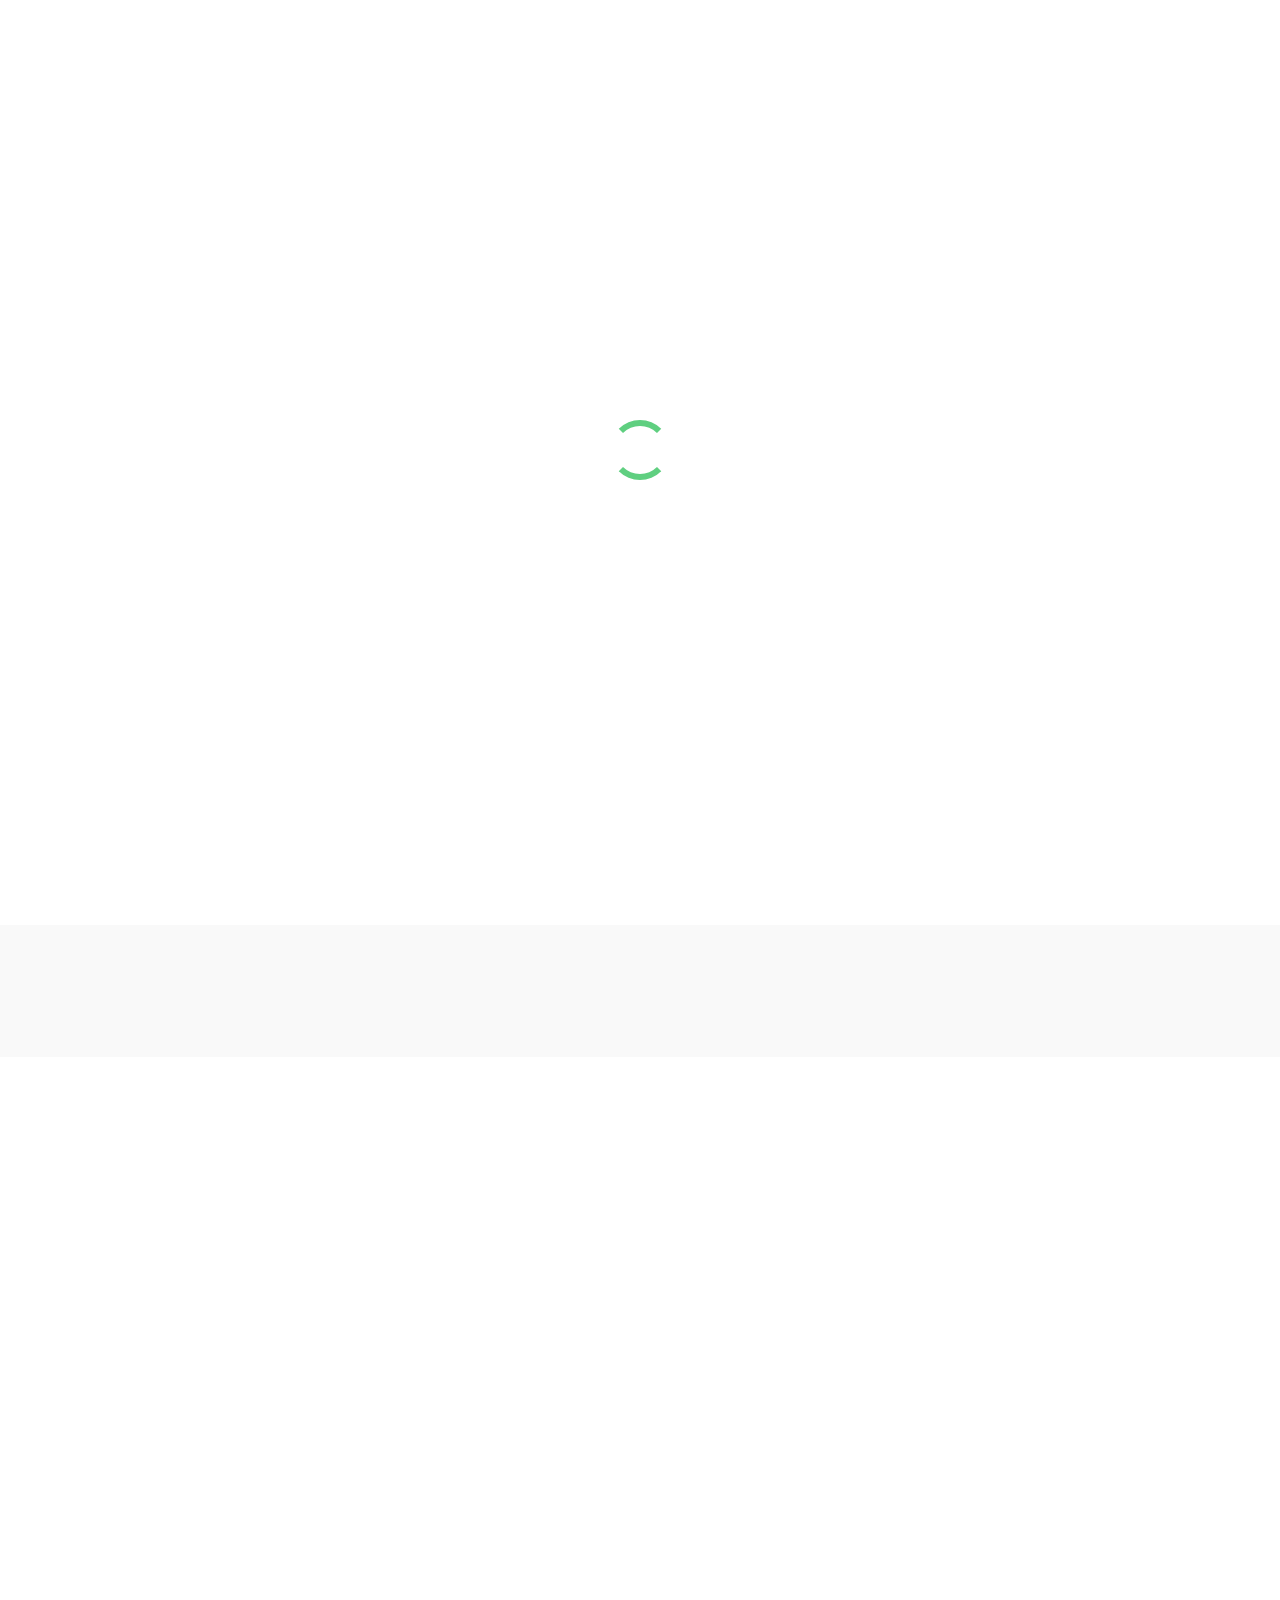
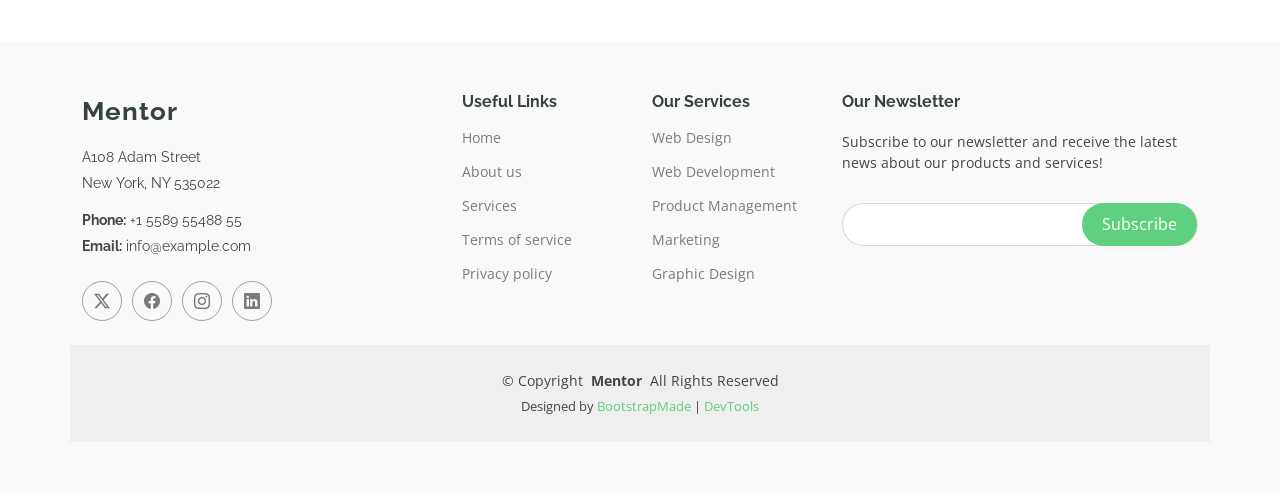
==== about.html @ 5f169943 "addition of template" ====
<!DOCTYPE html>
<html lang="en">

<head>
  <meta charset="utf-8">
  <meta content="width=device-width, initial-scale=1.0" name="viewport">
  <title>About - Mentor Bootstrap Template</title>
  <meta name="description" content="">
  <meta name="keywords" content="">

  <!-- Favicons -->
  <link href="assets/img/favicon.png" rel="icon">
  <link href="assets/img/apple-touch-icon.png" rel="apple-touch-icon">

  <!-- Fonts -->
  <link href="https://fonts.googleapis.com" rel="preconnect">
  <link href="https://fonts.gstatic.com" rel="preconnect" crossorigin>
  <link href="https://fonts.googleapis.com/css2?family=Open+Sans:ital,wght@0,300;0,400;0,500;0,600;0,700;0,800;1,300;1,400;1,500;1,600;1,700;1,800&family=Poppins:ital,wght@0,100;0,200;0,300;0,400;0,500;0,600;0,700;0,800;0,900;1,100;1,200;1,300;1,400;1,500;1,600;1,700;1,800;1,900&family=Raleway:ital,wght@0,100;0,200;0,300;0,400;0,500;0,600;0,700;0,800;0,900;1,100;1,200;1,300;1,400;1,500;1,600;1,700;1,800;1,900&display=swap" rel="stylesheet">

  <!-- Vendor CSS Files -->
  <link href="assets/vendor/bootstrap/css/bootstrap.min.css" rel="stylesheet">
  <link href="assets/vendor/bootstrap-icons/bootstrap-icons.css" rel="stylesheet">
  <link href="assets/vendor/aos/aos.css" rel="stylesheet">
  <link href="assets/vendor/glightbox/css/glightbox.min.css" rel="stylesheet">
  <link href="assets/vendor/swiper/swiper-bundle.min.css" rel="stylesheet">

  <!-- Main CSS File -->
  <link href="assets/css/main.css" rel="stylesheet">

  <!-- =======================================================
  * Template Name: Mentor
  * Template URL: https://bootstrapmade.com/mentor-free-education-bootstrap-theme/
  * Updated: Jul 07 2025 with Bootstrap v5.3.7
  * Author: BootstrapMade.com
  * License: https://bootstrapmade.com/license/
  ======================================================== -->
</head>

<body class="about-page">

  <header id="header" class="header d-flex align-items-center sticky-top">
    <div class="container-fluid container-xl position-relative d-flex align-items-center">

      <a href="index.html" class="logo d-flex align-items-center me-auto">
        <!-- Uncomment the line below if you also wish to use an image logo -->
        <!-- <img src="assets/img/logo.webp" alt=""> -->
        <h1 class="sitename">Mentor</h1>
      </a>

      <nav id="navmenu" class="navmenu">
        <ul>
          <li><a href="index.html">Home<br></a></li>
          <li><a href="about.html" class="active">About</a></li>
          <li><a href="courses.html">Courses</a></li>
          <li><a href="trainers.html">Trainers</a></li>
          <li><a href="events.html">Events</a></li>
          <li><a href="pricing.html">Pricing</a></li>
          <li class="dropdown"><a href="#"><span>Dropdown</span> <i class="bi bi-chevron-down toggle-dropdown"></i></a>
            <ul>
              <li><a href="#">Dropdown 1</a></li>
              <li class="dropdown"><a href="#"><span>Deep Dropdown</span> <i class="bi bi-chevron-down toggle-dropdown"></i></a>
                <ul>
                  <li><a href="#">Deep Dropdown 1</a></li>
                  <li><a href="#">Deep Dropdown 2</a></li>
                  <li><a href="#">Deep Dropdown 3</a></li>
                  <li><a href="#">Deep Dropdown 4</a></li>
                  <li><a href="#">Deep Dropdown 5</a></li>
                </ul>
              </li>
              <li><a href="#">Dropdown 2</a></li>
              <li><a href="#">Dropdown 3</a></li>
              <li><a href="#">Dropdown 4</a></li>
            </ul>
          </li>
          <li><a href="contact.html">Contact</a></li>
        </ul>
        <i class="mobile-nav-toggle d-xl-none bi bi-list"></i>
      </nav>

      <a class="btn-getstarted" href="courses.html">Get Started</a>

    </div>
  </header>

  <main class="main">

    <!-- Page Title -->
    <div class="page-title" data-aos="fade">
      <div class="heading">
        <div class="container">
          <div class="row d-flex justify-content-center text-center">
            <div class="col-lg-8">
              <h1>About Us<br></h1>
              <p class="mb-0">Odio et unde deleniti. Deserunt numquam exercitationem. Officiis quo odio sint voluptas consequatur ut a odio voluptatem. Sit dolorum debitis veritatis natus dolores. Quasi ratione sint. Sit quaerat ipsum dolorem.</p>
            </div>
          </div>
        </div>
      </div>
      <nav class="breadcrumbs">
        <div class="container">
          <ol>
            <li><a href="index.html">Home</a></li>
            <li class="current">About Us<br></li>
          </ol>
        </div>
      </nav>
    </div><!-- End Page Title -->

    <!-- About Us Section -->
    <section id="about-us" class="section about-us">

      <div class="container">

        <div class="row gy-4">

          <div class="col-lg-6 order-1 order-lg-2" data-aos="fade-up" data-aos-delay="100">
            <img src="assets/img/about/about-1.webp" class="img-fluid" alt="">
          </div>

          <div class="col-lg-6 order-2 order-lg-1 content" data-aos="fade-up" data-aos-delay="200">
            <h3>Voluptatem dignissimos provident quasi corporis</h3>
            <p class="fst-italic">
              Lorem ipsum dolor sit amet, consectetur adipiscing elit, sed do eiusmod tempor incididunt ut labore et dolore
              magna aliqua.
            </p>
            <ul>
              <li><i class="bi bi-check-circle"></i> <span>Ullamco laboris nisi ut aliquip ex ea commodo consequat.</span></li>
              <li><i class="bi bi-check-circle"></i> <span>Duis aute irure dolor in reprehenderit in voluptate velit.</span></li>
              <li><i class="bi bi-check-circle"></i> <span>Ullamco laboris nisi ut aliquip ex ea commodo consequat. Duis aute irure dolor in reprehenderit in voluptate trideta storacalaperda mastiro dolore eu fugiat nulla pariatur.</span></li>
            </ul>
          </div>

        </div>

      </div>

    </section><!-- /About Us Section -->

    <!-- Counts Section -->
    <section id="counts" class="section counts light-background">

      <div class="container" data-aos="fade-up" data-aos-delay="100">

        <div class="row gy-4">

          <div class="col-lg-3 col-md-6">
            <div class="stats-item text-center w-100 h-100">
              <span data-purecounter-start="0" data-purecounter-end="1232" data-purecounter-duration="1" class="purecounter"></span>
              <p>Students</p>
            </div>
          </div><!-- End Stats Item -->

          <div class="col-lg-3 col-md-6">
            <div class="stats-item text-center w-100 h-100">
              <span data-purecounter-start="0" data-purecounter-end="64" data-purecounter-duration="1" class="purecounter"></span>
              <p>Courses</p>
            </div>
          </div><!-- End Stats Item -->

          <div class="col-lg-3 col-md-6">
            <div class="stats-item text-center w-100 h-100">
              <span data-purecounter-start="0" data-purecounter-end="42" data-purecounter-duration="1" class="purecounter"></span>
              <p>Events</p>
            </div>
          </div><!-- End Stats Item -->

          <div class="col-lg-3 col-md-6">
            <div class="stats-item text-center w-100 h-100">
              <span data-purecounter-start="0" data-purecounter-end="24" data-purecounter-duration="1" class="purecounter"></span>
              <p>Trainers</p>
            </div>
          </div><!-- End Stats Item -->

        </div>

      </div>

    </section><!-- /Counts Section -->

    <!-- Testimonials Section -->
    <section id="testimonials" class="testimonials section">

      <!-- Section Title -->
      <div class="container section-title" data-aos="fade-up">
        <h2>Testimonials</h2>
        <p>What are they saying</p>
      </div><!-- End Section Title -->

      <div class="container" data-aos="fade-up" data-aos-delay="100">

        <div class="swiper init-swiper">
          <script type="application/json" class="swiper-config">
            {
              "loop": true,
              "speed": 600,
              "autoplay": {
                "delay": 5000
              },
              "slidesPerView": "auto",
              "pagination": {
                "el": ".swiper-pagination",
                "type": "bullets",
                "clickable": true
              },
              "breakpoints": {
                "320": {
                  "slidesPerView": 1,
                  "spaceBetween": 40
                },
                "1200": {
                  "slidesPerView": 2,
                  "spaceBetween": 20
                }
              }
            }
          </script>
          <div class="swiper-wrapper">

            <div class="swiper-slide">
              <div class="testimonial-wrap">
                <div class="testimonial-item">
                  <img src="assets/img/person/person-m-9.webp" class="testimonial-img" alt="">
                  <h3>Saul Goodman</h3>
                  <h4>Ceo &amp; Founder</h4>
                  <div class="stars">
                    <i class="bi bi-star-fill"></i><i class="bi bi-star-fill"></i><i class="bi bi-star-fill"></i><i class="bi bi-star-fill"></i><i class="bi bi-star-fill"></i>
                  </div>
                  <p>
                    <i class="bi bi-quote quote-icon-left"></i>
                    <span>Proin iaculis purus consequat sem cure digni ssim donec porttitora entum suscipit rhoncus. Accusantium quam, ultricies eget id, aliquam eget nibh et. Maecen aliquam, risus at semper.</span>
                    <i class="bi bi-quote quote-icon-right"></i>
                  </p>
                </div>
              </div>
            </div><!-- End testimonial item -->

            <div class="swiper-slide">
              <div class="testimonial-wrap">
                <div class="testimonial-item">
                  <img src="assets/img/person/person-f-5.webp" class="testimonial-img" alt="">
                  <h3>Sara Wilsson</h3>
                  <h4>Designer</h4>
                  <div class="stars">
                    <i class="bi bi-star-fill"></i><i class="bi bi-star-fill"></i><i class="bi bi-star-fill"></i><i class="bi bi-star-fill"></i><i class="bi bi-star-fill"></i>
                  </div>
                  <p>
                    <i class="bi bi-quote quote-icon-left"></i>
                    <span>Export tempor illum tamen malis malis eram quae irure esse labore quem cillum quid cillum eram malis quorum velit fore eram velit sunt aliqua noster fugiat irure amet legam anim culpa.</span>
                    <i class="bi bi-quote quote-icon-right"></i>
                  </p>
                </div>
              </div>
            </div><!-- End testimonial item -->

            <div class="swiper-slide">
              <div class="testimonial-wrap">
                <div class="testimonial-item">
                  <img src="assets/img/person/person-f-12.webp" class="testimonial-img" alt="">
                  <h3>Jena Karlis</h3>
                  <h4>Store Owner</h4>
                  <div class="stars">
                    <i class="bi bi-star-fill"></i><i class="bi bi-star-fill"></i><i class="bi bi-star-fill"></i><i class="bi bi-star-fill"></i><i class="bi bi-star-fill"></i>
                  </div>
                  <p>
                    <i class="bi bi-quote quote-icon-left"></i>
                    <span>Enim nisi quem export duis labore cillum quae magna enim sint quorum nulla quem veniam duis minim tempor labore quem eram duis noster aute amet eram fore quis sint minim.</span>
                    <i class="bi bi-quote quote-icon-right"></i>
                  </p>
                </div>
              </div>
            </div><!-- End testimonial item -->

            <div class="swiper-slide">
              <div class="testimonial-wrap">
                <div class="testimonial-item">
                  <img src="assets/img/person/person-m-12.webp" class="testimonial-img" alt="">
                  <h3>Matt Brandon</h3>
                  <h4>Freelancer</h4>
                  <div class="stars">
                    <i class="bi bi-star-fill"></i><i class="bi bi-star-fill"></i><i class="bi bi-star-fill"></i><i class="bi bi-star-fill"></i><i class="bi bi-star-fill"></i>
                  </div>
                  <p>
                    <i class="bi bi-quote quote-icon-left"></i>
                    <span>Fugiat enim eram quae cillum dolore dolor amet nulla culpa multos export minim fugiat minim velit minim dolor enim duis veniam ipsum anim magna sunt elit fore quem dolore labore illum veniam.</span>
                    <i class="bi bi-quote quote-icon-right"></i>
                  </p>
                </div>
              </div>
            </div><!-- End testimonial item -->

            <div class="swiper-slide">
              <div class="testimonial-wrap">
                <div class="testimonial-item">
                  <img src="assets/img/person/person-m-13.webp" class="testimonial-img" alt="">
                  <h3>John Larson</h3>
                  <h4>Entrepreneur</h4>
                  <div class="stars">
                    <i class="bi bi-star-fill"></i><i class="bi bi-star-fill"></i><i class="bi bi-star-fill"></i><i class="bi bi-star-fill"></i><i class="bi bi-star-fill"></i>
                  </div>
                  <p>
                    <i class="bi bi-quote quote-icon-left"></i>
                    <span>Quis quorum aliqua sint quem legam fore sunt eram irure aliqua veniam tempor noster veniam enim culpa labore duis sunt culpa nulla illum cillum fugiat legam esse veniam culpa fore nisi cillum quid.</span>
                    <i class="bi bi-quote quote-icon-right"></i>
                  </p>
                </div>
              </div>
            </div><!-- End testimonial item -->

          </div>
          <div class="swiper-pagination"></div>
        </div>

      </div>

    </section><!-- /Testimonials Section -->

  </main>

  <footer id="footer" class="footer position-relative light-background">

    <div class="container footer-top">
      <div class="row gy-4">
        <div class="col-lg-4 col-md-6 footer-about">
          <a href="index.html" class="logo d-flex align-items-center">
            <span class="sitename">Mentor</span>
          </a>
          <div class="footer-contact pt-3">
            <p>A108 Adam Street</p>
            <p>New York, NY 535022</p>
            <p class="mt-3"><strong>Phone:</strong> <span>+1 5589 55488 55</span></p>
            <p><strong>Email:</strong> <span>info@example.com</span></p>
          </div>
          <div class="social-links d-flex mt-4">
            <a href=""><i class="bi bi-twitter-x"></i></a>
            <a href=""><i class="bi bi-facebook"></i></a>
            <a href=""><i class="bi bi-instagram"></i></a>
            <a href=""><i class="bi bi-linkedin"></i></a>
          </div>
        </div>

        <div class="col-lg-2 col-md-3 footer-links">
          <h4>Useful Links</h4>
          <ul>
            <li><a href="#">Home</a></li>
            <li><a href="#">About us</a></li>
            <li><a href="#">Services</a></li>
            <li><a href="#">Terms of service</a></li>
            <li><a href="#">Privacy policy</a></li>
          </ul>
        </div>

        <div class="col-lg-2 col-md-3 footer-links">
          <h4>Our Services</h4>
          <ul>
            <li><a href="#">Web Design</a></li>
            <li><a href="#">Web Development</a></li>
            <li><a href="#">Product Management</a></li>
            <li><a href="#">Marketing</a></li>
            <li><a href="#">Graphic Design</a></li>
          </ul>
        </div>

        <div class="col-lg-4 col-md-12 footer-newsletter">
          <h4>Our Newsletter</h4>
          <p>Subscribe to our newsletter and receive the latest news about our products and services!</p>
          <form action="#" method="post" class="email-form">
            <div class="newsletter-form"><input type="email" name="email"><input type="submit" value="Subscribe"></div>
            <div class="loading">Loading</div>
            <div class="error-message"></div>
            <div class="sent-message">Your subscription request has been sent. Thank you!</div>
          </form>
        </div>

      </div>
    </div>

    <div class="container copyright text-center mt-4">
      <p>© <span>Copyright</span> <strong class="px-1 sitename">Mentor</strong> <span>All Rights Reserved</span></p>
      <div class="credits">
        <!-- All the links in the footer should remain intact. -->
        <!-- You can delete the links only if you've purchased the pro version. -->
        <!-- Licensing information: https://bootstrapmade.com/license/ -->
        Designed by <a href="https://bootstrapmade.com/">BootstrapMade</a> | <a href="https://bootstrapmade.com/tools/">DevTools</a>
      </div>
    </div>

  </footer>

  <!-- Scroll Top -->
  <a href="#" id="scroll-top" class="scroll-top d-flex align-items-center justify-content-center"><i class="bi bi-arrow-up-short"></i></a>

  <!-- Preloader -->
  <div id="preloader"></div>

  <!-- Vendor JS Files -->
  <script src="assets/vendor/bootstrap/js/bootstrap.bundle.min.js"></script>
  <script src="assets/vendor/aos/aos.js"></script>
  <script src="assets/vendor/glightbox/js/glightbox.min.js"></script>
  <script src="assets/vendor/purecounter/purecounter_vanilla.js"></script>
  <script src="assets/vendor/swiper/swiper-bundle.min.js"></script>

  <!-- Main JS File -->
  <script src="assets/js/main.js"></script>

</body>

</html>
---- assets/css/main.css ----
/**
* Template Name: Mentor
* Template URL: https://bootstrapmade.com/mentor-free-education-bootstrap-theme/
* Updated: Jul 07 2025 with Bootstrap v5.3.7
* Author: BootstrapMade.com
* License: https://bootstrapmade.com/license/
*/

/*--------------------------------------------------------------
# Font & Color Variables
# Help: https://bootstrapmade.com/color-system/
--------------------------------------------------------------*/
/* Fonts */
:root {
  --default-font: "Open Sans",  system-ui, -apple-system, "Segoe UI", Roboto, "Helvetica Neue", Arial, "Noto Sans", "Liberation Sans", sans-serif, "Apple Color Emoji", "Segoe UI Emoji", "Segoe UI Symbol", "Noto Color Emoji";
  --heading-font: "Raleway",  sans-serif;
  --nav-font: "Poppins",  sans-serif;
}

/* Global Colors - The following color variables are used throughout the website. Updating them here will change the color scheme of the entire website */
:root { 
  --background-color: #ffffff; /* Background color for the entire website, including individual sections */
  --default-color: #444444; /* Default color used for the majority of the text content across the entire website */
  --heading-color: #37423b; /* Color for headings, subheadings and title throughout the website */
  --accent-color: #5fcf80; /* Accent color that represents your brand on the website. It's used for buttons, links, and other elements that need to stand out */
  --surface-color: #ffffff; /* The surface color is used as a background of boxed elements within sections, such as cards, icon boxes, or other elements that require a visual separation from the global background. */
  --contrast-color: #ffffff; /* Contrast color for text, ensuring readability against backgrounds of accent, heading, or default colors. */
}

/* Nav Menu Colors - The following color variables are used specifically for the navigation menu. They are separate from the global colors to allow for more customization options */
:root {
  --nav-color: #272828;  /* The default color of the main navmenu links */
  --nav-hover-color: #5fcf80; /* Applied to main navmenu links when they are hovered over or active */
  --nav-mobile-background-color: #ffffff; /* Used as the background color for mobile navigation menu */
  --nav-dropdown-background-color: #ffffff; /* Used as the background color for dropdown items that appear when hovering over primary navigation items */
  --nav-dropdown-color: #272828; /* Used for navigation links of the dropdown items in the navigation menu. */
  --nav-dropdown-hover-color: #5fcf80; /* Similar to --nav-hover-color, this color is applied to dropdown navigation links when they are hovered over. */
}

/* Color Presets - These classes override global colors when applied to any section or element, providing reuse of the sam color scheme. */

.light-background {
  --background-color: #f9f9f9;
  --surface-color: #ffffff;
}

.dark-background {
  --background-color: #060606;
  --default-color: #ffffff;
  --heading-color: #ffffff;
  --surface-color: #252525;
  --contrast-color: #ffffff;
}

/* Smooth scroll */
:root {
  scroll-behavior: smooth;
}

/*--------------------------------------------------------------
# General Styling & Shared Classes
--------------------------------------------------------------*/
body {
  color: var(--default-color);
  background-color: var(--background-color);
  font-family: var(--default-font);
}

a {
  color: var(--accent-color);
  text-decoration: none;
  transition: 0.3s;
}

a:hover {
  color: color-mix(in srgb, var(--accent-color), transparent 25%);
  text-decoration: none;
}

h1,
h2,
h3,
h4,
h5,
h6 {
  color: var(--heading-color);
  font-family: var(--heading-font);
}

/* Email Form Messages
------------------------------*/
.email-form .error-message {
  display: none;
  background: #df1529;
  color: #ffffff;
  text-align: left;
  padding: 15px;
  margin-bottom: 24px;
  font-weight: 600;
}

.email-form .sent-message {
  display: none;
  color: #ffffff;
  background: #059652;
  text-align: center;
  padding: 15px;
  margin-bottom: 24px;
  font-weight: 600;
}

.email-form .loading {
  display: none;
  background: var(--surface-color);
  text-align: center;
  padding: 15px;
  margin-bottom: 24px;
}

.email-form .loading:before {
  content: "";
  display: inline-block;
  border-radius: 50%;
  width: 24px;
  height: 24px;
  margin: 0 10px -6px 0;
  border: 3px solid var(--accent-color);
  border-top-color: var(--surface-color);
  animation: email-form-loading 1s linear infinite;
}

@keyframes email-form-loading {
  0% {
    transform: rotate(0deg);
  }

  100% {
    transform: rotate(360deg);
  }
}

/* Pulsating Play Button
------------------------------*/
.pulsating-play-btn {
  width: 94px;
  height: 94px;
  background: radial-gradient(var(--accent-color) 50%, color-mix(in srgb, var(--accent-color), transparent 75%) 52%);
  border-radius: 50%;
  display: block;
  position: relative;
  overflow: hidden;
}

.pulsating-play-btn:before {
  content: "";
  position: absolute;
  width: 120px;
  height: 120px;
  animation-delay: 0s;
  animation: pulsate-play-btn 2s;
  animation-direction: forwards;
  animation-iteration-count: infinite;
  animation-timing-function: steps;
  opacity: 1;
  border-radius: 50%;
  border: 5px solid color-mix(in srgb, var(--accent-color), transparent 30%);
  top: -15%;
  left: -15%;
  background: rgba(198, 16, 0, 0);
}

.pulsating-play-btn:after {
  content: "";
  position: absolute;
  left: 50%;
  top: 50%;
  transform: translateX(-40%) translateY(-50%);
  width: 0;
  height: 0;
  border-top: 10px solid transparent;
  border-bottom: 10px solid transparent;
  border-left: 15px solid #fff;
  z-index: 100;
  transition: all 400ms cubic-bezier(0.55, 0.055, 0.675, 0.19);
}

.pulsating-play-btn:hover:before {
  content: "";
  position: absolute;
  left: 50%;
  top: 50%;
  transform: translateX(-40%) translateY(-50%);
  width: 0;
  height: 0;
  border: none;
  border-top: 10px solid transparent;
  border-bottom: 10px solid transparent;
  border-left: 15px solid #fff;
  z-index: 200;
  animation: none;
  border-radius: 0;
}

.pulsating-play-btn:hover:after {
  border-left: 15px solid var(--accent-color);
  transform: scale(20);
}

@keyframes pulsate-play-btn {
  0% {
    transform: scale(0.6, 0.6);
    opacity: 1;
  }

  100% {
    transform: scale(1, 1);
    opacity: 0;
  }
}

/*--------------------------------------------------------------
# Global Header
--------------------------------------------------------------*/
.header {
  color: var(--default-color);
  background-color: var(--background-color);
  padding: 15px 0;
  transition: all 0.5s;
  z-index: 997;
}

.header .logo {
  line-height: 1;
}

.header .logo img {
  max-height: 36px;
  margin-right: 8px;
}

.header .logo h1 {
  font-weight: 700;
  font-size: 30px;
  margin: 0;
  letter-spacing: 1px;
  text-transform: uppercase;
  color: var(--accent-color);
}

.header .btn-getstarted,
.header .btn-getstarted:focus {
  color: var(--contrast-color);
  background: var(--accent-color);
  font-size: 14px;
  padding: 8px 25px;
  margin: 0 0 0 30px;
  border-radius: 50px;
  transition: 0.3s;
}

.header .btn-getstarted:hover,
.header .btn-getstarted:focus:hover {
  color: var(--contrast-color);
  background: color-mix(in srgb, var(--accent-color), transparent 15%);
}

@media (max-width: 1200px) {
  .header .logo {
    order: 1;
  }

  .header .btn-getstarted {
    order: 2;
    margin: 0 15px 0 0;
    padding: 6px 15px;
  }

  .header .navmenu {
    order: 3;
  }
}

.scrolled .header {
  box-shadow: 0px 0 18px rgba(0, 0, 0, 0.1);
}

/*--------------------------------------------------------------
# Navigation Menu
--------------------------------------------------------------*/
/* Navmenu - Desktop */
@media (min-width: 1200px) {
  .navmenu {
    padding: 0;
  }

  .navmenu ul {
    margin: 0;
    padding: 0;
    display: flex;
    list-style: none;
    align-items: center;
  }

  .navmenu li {
    position: relative;
  }

  .navmenu a,
  .navmenu a:focus {
    color: var(--nav-color);
    padding: 18px 15px;
    font-size: 16px;
    font-family: var(--nav-font);
    font-weight: 400;
    display: flex;
    align-items: center;
    justify-content: space-between;
    white-space: nowrap;
    transition: 0.3s;
  }

  .navmenu a i,
  .navmenu a:focus i {
    font-size: 12px;
    line-height: 0;
    margin-left: 5px;
    transition: 0.3s;
  }

  .navmenu li:last-child a {
    padding-right: 0;
  }

  .navmenu li:hover>a,
  .navmenu .active,
  .navmenu .active:focus {
    color: var(--nav-hover-color);
  }

  .navmenu .dropdown ul {
    margin: 0;
    padding: 10px 0;
    background: var(--nav-dropdown-background-color);
    display: block;
    position: absolute;
    visibility: hidden;
    left: 14px;
    top: 130%;
    opacity: 0;
    transition: 0.3s;
    border-radius: 4px;
    z-index: 99;
    box-shadow: 0px 0px 30px rgba(0, 0, 0, 0.1);
  }

  .navmenu .dropdown ul li {
    min-width: 200px;
  }

  .navmenu .dropdown ul a {
    padding: 10px 20px;
    font-size: 15px;
    text-transform: none;
    color: var(--nav-dropdown-color);
  }

  .navmenu .dropdown ul a i {
    font-size: 12px;
  }

  .navmenu .dropdown ul a:hover,
  .navmenu .dropdown ul .active:hover,
  .navmenu .dropdown ul li:hover>a {
    color: var(--nav-dropdown-hover-color);
  }

  .navmenu .dropdown:hover>ul {
    opacity: 1;
    top: 100%;
    visibility: visible;
  }

  .navmenu .dropdown .dropdown ul {
    top: 0;
    left: -90%;
    visibility: hidden;
  }

  .navmenu .dropdown .dropdown:hover>ul {
    opacity: 1;
    top: 0;
    left: -100%;
    visibility: visible;
  }
}

/* Navmenu - Mobile */
@media (max-width: 1199px) {
  .mobile-nav-toggle {
    color: var(--nav-color);
    font-size: 28px;
    line-height: 0;
    margin-right: 10px;
    cursor: pointer;
    transition: color 0.3s;
  }

  .navmenu {
    padding: 0;
    z-index: 9997;
  }

  .navmenu ul {
    display: none;
    list-style: none;
    position: absolute;
    inset: 60px 20px 20px 20px;
    padding: 10px 0;
    margin: 0;
    border-radius: 6px;
    background-color: var(--nav-mobile-background-color);
    border: 1px solid color-mix(in srgb, var(--default-color), transparent 90%);
    box-shadow: none;
    overflow-y: auto;
    transition: 0.3s;
    z-index: 9998;
  }

  .navmenu a,
  .navmenu a:focus {
    color: var(--nav-dropdown-color);
    padding: 10px 20px;
    font-family: var(--nav-font);
    font-size: 17px;
    font-weight: 500;
    display: flex;
    align-items: center;
    justify-content: space-between;
    white-space: nowrap;
    transition: 0.3s;
  }

  .navmenu a i,
  .navmenu a:focus i {
    font-size: 12px;
    line-height: 0;
    margin-left: 5px;
    width: 30px;
    height: 30px;
    display: flex;
    align-items: center;
    justify-content: center;
    border-radius: 50%;
    transition: 0.3s;
    background-color: color-mix(in srgb, var(--accent-color), transparent 90%);
  }

  .navmenu a i:hover,
  .navmenu a:focus i:hover {
    background-color: var(--accent-color);
    color: var(--contrast-color);
  }

  .navmenu a:hover,
  .navmenu .active,
  .navmenu .active:focus {
    color: var(--nav-dropdown-hover-color);
  }

  .navmenu .active i,
  .navmenu .active:focus i {
    background-color: var(--accent-color);
    color: var(--contrast-color);
    transform: rotate(180deg);
  }

  .navmenu .dropdown ul {
    position: static;
    display: none;
    z-index: 99;
    padding: 10px 0;
    margin: 10px 20px;
    background-color: var(--nav-dropdown-background-color);
    transition: all 0.5s ease-in-out;
  }

  .navmenu .dropdown ul ul {
    background-color: rgba(33, 37, 41, 0.1);
  }

  .navmenu .dropdown>.dropdown-active {
    display: block;
    background-color: rgba(33, 37, 41, 0.03);
  }

  .mobile-nav-active {
    overflow: hidden;
  }

  .mobile-nav-active .mobile-nav-toggle {
    color: #fff;
    position: absolute;
    font-size: 32px;
    top: 15px;
    right: 15px;
    margin-right: 0;
    z-index: 9999;
  }

  .mobile-nav-active .navmenu {
    position: fixed;
    overflow: hidden;
    inset: 0;
    background: rgba(33, 37, 41, 0.8);
    transition: 0.3s;
  }

  .mobile-nav-active .navmenu>ul {
    display: block;
  }
}

/*--------------------------------------------------------------
# Global Footer
--------------------------------------------------------------*/
.footer {
  color: var(--default-color);
  background-color: var(--background-color);
  font-size: 14px;
  padding-bottom: 50px;
  position: relative;
}

.footer .footer-top {
  padding-top: 50px;
}

.footer .footer-about .logo {
  margin-bottom: 0;
}

.footer .footer-about .logo img {
  max-height: 40px;
  margin-right: 6px;
}

.footer .footer-about .logo span {
  font-size: 26px;
  font-weight: 700;
  letter-spacing: 1px;
  font-family: var(--heading-font);
  color: var(--heading-color);
}

.footer .footer-about p {
  font-size: 14px;
  font-family: var(--heading-font);
}

.footer .social-links a {
  display: flex;
  align-items: center;
  justify-content: center;
  width: 40px;
  height: 40px;
  border-radius: 50%;
  border: 1px solid color-mix(in srgb, var(--default-color), transparent 50%);
  font-size: 16px;
  color: color-mix(in srgb, var(--default-color), transparent 30%);
  margin-right: 10px;
  transition: 0.3s;
}

.footer .social-links a:hover {
  color: var(--accent-color);
  border-color: var(--accent-color);
}

.footer h4 {
  font-size: 16px;
  font-weight: bold;
  position: relative;
  padding-bottom: 12px;
}

.footer .footer-links {
  margin-bottom: 30px;
}

.footer .footer-links ul {
  list-style: none;
  padding: 0;
  margin: 0;
}

.footer .footer-links ul i {
  padding-right: 2px;
  font-size: 12px;
  line-height: 0;
}

.footer .footer-links ul li {
  padding: 10px 0;
  display: flex;
  align-items: center;
}

.footer .footer-links ul li:first-child {
  padding-top: 0;
}

.footer .footer-links ul a {
  color: color-mix(in srgb, var(--default-color), transparent 30%);
  display: inline-block;
  line-height: 1;
}

.footer .footer-links ul a:hover {
  color: var(--accent-color);
}

.footer .footer-contact p {
  margin-bottom: 5px;
}

.footer .footer-newsletter .newsletter-form {
  margin-top: 30px;
  margin-bottom: 15px;
  padding: 6px 8px;
  position: relative;
  border-radius: 50px;
  border: 1px solid color-mix(in srgb, var(--default-color), transparent 80%);
  display: flex;
  background-color: var(--surface-color);
  transition: 0.3s;
}

.footer .footer-newsletter .newsletter-form:focus-within {
  border-color: var(--accent-color);
}

.footer .footer-newsletter .newsletter-form input[type=email] {
  border: 0;
  padding: 4px 8px;
  width: 100%;
  background-color: var(--surface-color);
  color: var(--default-color);
}

.footer .footer-newsletter .newsletter-form input[type=email]:focus-visible {
  outline: none;
}

.footer .footer-newsletter .newsletter-form input[type=submit] {
  border: 0;
  font-size: 16px;
  padding: 0 20px 2px 20px;
  margin: -7px -8px -7px 0;
  background: var(--accent-color);
  color: var(--contrast-color);
  transition: 0.3s;
  border-radius: 50px;
}

.footer .footer-newsletter .newsletter-form input[type=submit]:hover {
  background: color-mix(in srgb, var(--accent-color), transparent 20%);
}

.footer .copyright {
  padding-top: 25px;
  padding-bottom: 25px;
  background-color: color-mix(in srgb, var(--default-color), transparent 95%);
}

.footer .copyright p {
  margin-bottom: 0;
}

.footer .credits {
  margin-top: 6px;
  font-size: 13px;
}

/*--------------------------------------------------------------
# Preloader
--------------------------------------------------------------*/
#preloader {
  position: fixed;
  inset: 0;
  z-index: 999999;
  overflow: hidden;
  background: var(--background-color);
  transition: all 0.6s ease-out;
}

#preloader:before {
  content: "";
  position: fixed;
  top: calc(50% - 30px);
  left: calc(50% - 30px);
  border: 6px solid #ffffff;
  border-color: var(--accent-color) transparent var(--accent-color) transparent;
  border-radius: 50%;
  width: 60px;
  height: 60px;
  animation: animate-preloader 1.5s linear infinite;
}

@keyframes animate-preloader {
  0% {
    transform: rotate(0deg);
  }

  100% {
    transform: rotate(360deg);
  }
}

/*--------------------------------------------------------------
# Scroll Top Button
--------------------------------------------------------------*/
.scroll-top {
  position: fixed;
  visibility: hidden;
  opacity: 0;
  right: 15px;
  bottom: -15px;
  z-index: 99999;
  background-color: var(--accent-color);
  width: 44px;
  height: 44px;
  border-radius: 50px;
  transition: all 0.4s;
}

.scroll-top i {
  font-size: 24px;
  color: var(--contrast-color);
  line-height: 0;
}

.scroll-top:hover {
  background-color: color-mix(in srgb, var(--accent-color), transparent 20%);
  color: var(--contrast-color);
}

.scroll-top.active {
  visibility: visible;
  opacity: 1;
  bottom: 15px;
}

/*--------------------------------------------------------------
# Disable aos animation delay on mobile devices
--------------------------------------------------------------*/
@media screen and (max-width: 768px) {
  [data-aos-delay] {
    transition-delay: 0 !important;
  }
}

/*--------------------------------------------------------------
# Global Page Titles & Breadcrumbs
--------------------------------------------------------------*/
.page-title {
  --default-color: var(--contrast-color);
  --background-color: var(--accent-color);
  --heading-color: var(--contrast-color);
  color: var(--default-color);
  background-color: var(--background-color);
  position: relative;
}

.page-title .heading {
  padding: 80px 0;
  border-top: 1px solid color-mix(in srgb, var(--default-color), transparent 90%);
}

.page-title .heading h1 {
  font-size: 38px;
  font-weight: 700;
}

.page-title nav {
  background-color: color-mix(in srgb, var(--accent-color) 90%, black 5%);
  padding: 20px 0;
}

.page-title nav a {
  color: var(--default-color);
}

.page-title nav ol {
  display: flex;
  flex-wrap: wrap;
  list-style: none;
  margin: 0;
  font-size: 16px;
  font-weight: 600;
}

.page-title nav ol li+li {
  padding-left: 10px;
}

.page-title nav ol li+li::before {
  content: "/";
  display: inline-block;
  padding-right: 10px;
  color: color-mix(in srgb, var(--default-color), transparent 70%);
}

/*--------------------------------------------------------------
# Global Sections
--------------------------------------------------------------*/
section,
.section {
  color: var(--default-color);
  background-color: var(--background-color);
  padding: 60px 0;
  scroll-margin-top: 900px;
  overflow: clip;
}

@media (max-width: 1199px) {

  section,
  .section {
    scroll-margin-top: 66px;
  }
}

/*--------------------------------------------------------------
# Global Section Titles
--------------------------------------------------------------*/
.section-title {
  padding-bottom: 60px;
  position: relative;
}

.section-title h2 {
  font-size: 14px;
  font-weight: 500;
  padding: 0;
  line-height: 1px;
  margin: 0;
  letter-spacing: 1.5px;
  text-transform: uppercase;
  color: color-mix(in srgb, var(--default-color), transparent 50%);
  position: relative;
}

.section-title h2::after {
  content: "";
  width: 120px;
  height: 1px;
  display: inline-block;
  background: var(--accent-color);
  margin: 4px 10px;
}

.section-title p {
  color: var(--heading-color);
  margin: 0;
  font-size: 36px;
  font-weight: 700;
  font-family: var(--nav-font);
  text-transform: uppercase;
}

/*--------------------------------------------------------------
# Hero Section
--------------------------------------------------------------*/
.hero {
  width: 100%;
  min-height: 80vh;
  position: relative;
  padding: 80px 0;
  display: flex;
  align-items: center;
  justify-content: center;
  color: var(--default-color);
}

.hero img {
  position: absolute;
  inset: 0;
  display: block;
  width: 100%;
  height: 100%;
  object-fit: cover;
  z-index: 1;
}

.hero:before {
  content: "";
  background: color-mix(in srgb, var(--background-color), transparent 60%);
  position: absolute;
  inset: 0;
  z-index: 2;
}

.hero .container {
  position: relative;
  z-index: 3;
}

.hero h2 {
  margin: 0;
  font-size: 48px;
  font-weight: 700;
}

.hero p {
  color: color-mix(in srgb, var(--default-color), transparent 20%);
  margin: 10px 0 0 0;
  font-size: 24px;
}

.hero .btn-get-started {
  font-weight: 500;
  font-size: 15px;
  letter-spacing: 1px;
  display: inline-block;
  padding: 8px 35px 10px 35px;
  border-radius: 50px;
  transition: 0.4s;
  margin-top: 30px;
  border: 2px solid var(--default-color);
  color: var(--default-color);
}

.hero .btn-get-started:hover {
  background: var(--accent-color);
  border: 2px solid var(--accent-color);
}

@media (max-width: 768px) {
  .hero h2 {
    font-size: 32px;
  }

  .hero p {
    font-size: 18px;
  }
}

/*--------------------------------------------------------------
# About Section
--------------------------------------------------------------*/
.about .content h3 {
  font-size: 2rem;
  font-weight: 700;
}

.about .content ul {
  list-style: none;
  padding: 0;
}

.about .content ul li {
  padding-bottom: 10px;
}

.about .content ul i {
  font-size: 1.25rem;
  margin-right: 4px;
  color: var(--accent-color);
}

.about .content p:last-child {
  margin-bottom: 0;
}

.about .content .read-more {
  background: var(--accent-color);
  color: var(--contrast-color);
  font-family: var(--heading-font);
  font-weight: 500;
  font-size: 15px;
  letter-spacing: 1px;
  padding: 10px 24px 12px 24px;
  border-radius: 50px;
  transition: 0.3s;
  display: inline-flex;
  align-items: center;
  justify-content: center;
}

.about .content .read-more i {
  font-size: 18px;
  margin-left: 5px;
  line-height: 0;
  transition: 0.3s;
}

.about .content .read-more:hover {
  background: color-mix(in srgb, var(--accent-color), transparent 20%);
  padding-right: 19px;
}

.about .content .read-more:hover i {
  margin-left: 10px;
}

/*--------------------------------------------------------------
# Counts Section
--------------------------------------------------------------*/
.counts {
  padding: 25px 0;
}

.counts .stats-item {
  padding: 30px;
  width: 100%;
}

.counts .stats-item span {
  font-size: 48px;
  display: block;
  color: var(--accent-color);
  font-weight: 700;
}

.counts .stats-item p {
  color: color-mix(in srgb, var(--default-color), transparent 40%);
  padding: 0;
  margin: 0;
  font-family: var(--heading-font);
  font-size: 15px;
  font-weight: 600;
}

/*--------------------------------------------------------------
# Why Us Section
--------------------------------------------------------------*/
.why-us .why-box {
  color: var(--contrast-color);
  background: var(--accent-color);
  padding: 30px;
}

.why-us .why-box h3 {
  color: var(--contrast-color);
  font-weight: 700;
  font-size: 34px;
  margin-bottom: 30px;
}

.why-us .why-box p {
  margin-bottom: 30px;
}

.why-us .why-box .more-btn {
  display: inline-block;
  background: color-mix(in srgb, var(--contrast-color), transparent 85%);
  padding: 8px 40px 10px 40px;
  color: var(--contrast-color);
  transition: all ease-in-out 0.4s;
  border-radius: 50px;
}

.why-us .why-box .more-btn i {
  font-size: 14px;
}

.why-us .why-box .more-btn:hover {
  color: var(--accent-color);
  background: var(--surface-color);
}

.why-us .icon-box {
  background-color: var(--surface-color);
  text-align: center;
  padding: 40px 30px;
  width: 100%;
  height: 100%;
  border: 1px solid color-mix(in srgb, var(--default-color), transparent 90%);
}

.why-us .icon-box i {
  color: var(--accent-color);
  font-size: 32px;
  margin-bottom: 30px;
  background: color-mix(in srgb, var(--accent-color), transparent 95%);
  border-radius: 50px;
  display: flex;
  align-items: center;
  justify-content: center;
  width: 72px;
  height: 72px;
  transition: 0.3s;
}

.why-us .icon-box h4 {
  font-size: 20px;
  font-weight: 700;
  margin: 0 0 30px 0;
}

.why-us .icon-box p {
  font-size: 15px;
  color: color-mix(in srgb, var(--default-color), transparent 30%);
}

.why-us .icon-box:hover i {
  color: var(--contrast-color);
  background: var(--accent-color);
}

/*--------------------------------------------------------------
# Features Section
--------------------------------------------------------------*/
.features {
  padding: 10px 0;
}

.features .features-item {
  background-color: var(--surface-color);
  display: flex;
  align-items: center;
  padding: 20px;
  transition: 0.3s;
  border: 1px solid color-mix(in srgb, var(--default-color), transparent 90%);
  position: relative;
}

.features .features-item i {
  font-size: 32px;
  padding-right: 10px;
  line-height: 0;
}

.features .features-item h3 {
  font-weight: 700;
  margin: 0;
  padding: 0;
  line-height: 1;
  font-size: 16px;
}

.features .features-item h3 a {
  color: var(--heading-color);
  transition: 0.3s;
}

.features .features-item:hover {
  border-color: var(--accent-color);
}

.features .features-item:hover h3 a {
  color: var(--accent-color);
}

/*--------------------------------------------------------------
# Courses Section
--------------------------------------------------------------*/
.courses .course-item {
  background-color: var(--surface-color);
  border: 1px solid color-mix(in srgb, var(--default-color), transparent 90%);
  border-radius: 5px;
}

.courses .course-content {
  padding: 15px;
}

.courses .course-content h3 {
  font-weight: 700;
  font-size: 20px;
}

.courses .course-content h3 a {
  color: var(--heading-color);
  transition: 0.3s;
}

.courses .course-content h3 a:hover {
  color: var(--accent-color);
}

.courses .course-content .category {
  background: var(--accent-color);
  color: var(--contrast-color);
  font-size: 14px;
  padding: 6px 14px;
  margin: 0;
  border-radius: 5px;
}

.courses .course-content .price {
  margin: 0;
  font-weight: 700;
  font-size: 18px;
  color: color-mix(in srgb, var(--default-color), transparent 20%);
}

.courses .course-content .description {
  font-size: 14px;
  color: color-mix(in srgb, var(--default-color), transparent 20%);
}

.courses .trainer {
  padding-top: 15px;
  border-top: 1px solid color-mix(in srgb, var(--default-color), transparent 90%);
}

.courses .trainer .trainer-profile img {
  max-width: 50px;
  border-radius: 50px;
}

.courses .trainer .trainer-profile .trainer-link {
  padding-left: 10px;
  font-weight: 600;
  font-size: 16px;
  color: color-mix(in srgb, var(--default-color), transparent 20%);
  transition: 0.3s;
}

.courses .trainer .trainer-profile .trainer-link:hover {
  color: var(--accent-color);
}

.courses .trainer .trainer-rank {
  font-size: 18px;
  color: color-mix(in srgb, var(--default-color), transparent 60%);
}

.courses .trainer .trainer-rank .user-icon {
  font-size: 22px;
}

/*--------------------------------------------------------------
# Trainers Index Section
--------------------------------------------------------------*/
.trainers-index .member {
  background-color: var(--surface-color);
  border: 1px solid color-mix(in srgb, var(--default-color), transparent 90%);
  text-align: center;
  margin-bottom: 20px;
}

.trainers-index .member img {
  margin: -1px -1px 30px -1px;
}

.trainers-index .member .member-content {
  padding: 0 20px 30px 20px;
}

.trainers-index .member h4 {
  font-weight: 700;
  margin-bottom: 2px;
  font-size: 18px;
}

.trainers-index .member span {
  font-style: italic;
  display: block;
  font-size: 13px;
  color: color-mix(in srgb, var(--default-color), transparent 20%);
}

.trainers-index .member p {
  padding-top: 10px;
  font-size: 14px;
  font-style: italic;
  color: color-mix(in srgb, var(--default-color), transparent 40%);
}

.trainers-index .member .social {
  margin-top: 15px;
}

.trainers-index .member .social a {
  color: color-mix(in srgb, var(--default-color), transparent 60%);
  transition: 0.3s;
}

.trainers-index .member .social a:hover {
  color: var(--accent-color);
}

.trainers-index .member .social i {
  font-size: 18px;
  margin: 0 2px;
}

/*--------------------------------------------------------------
# About Us Section
--------------------------------------------------------------*/
.about-us .content h3 {
  font-size: 2rem;
  font-weight: 700;
}

.about-us .content ul {
  list-style: none;
  padding: 0;
}

.about-us .content ul li {
  padding-bottom: 10px;
}

.about-us .content ul i {
  font-size: 1.25rem;
  margin-right: 4px;
  color: var(--accent-color);
}

.about-us .content p:last-child {
  margin-bottom: 0;
}

/*--------------------------------------------------------------
# Testimonials Section
--------------------------------------------------------------*/
.testimonials .testimonial-wrap {
  padding-left: 50px;
}

.testimonials .testimonials-carousel,
.testimonials .testimonials-slider {
  overflow: hidden;
}

.testimonials .testimonial-item {
  background-color: var(--surface-color);
  border: 1px solid color-mix(in srgb, var(--default-color), transparent 90%);
  box-sizing: content-box;
  padding: 30px 30px 30px 60px;
  margin: 30px 15px;
  min-height: 200px;
  position: relative;
}

.testimonials .testimonial-item .testimonial-img {
  width: 90px;
  border-radius: 10px;
  border: 6px solid var(--background-color);
  position: absolute;
  left: -45px;
}

.testimonials .testimonial-item h3 {
  font-size: 18px;
  font-weight: bold;
  margin: 10px 0 5px 0;
}

.testimonials .testimonial-item h4 {
  color: color-mix(in srgb, var(--default-color), transparent 50%);
  font-size: 14px;
  margin: 0;
}

.testimonials .testimonial-item .stars {
  margin: 10px 0;
}

.testimonials .testimonial-item .stars i {
  color: #ffc107;
  margin: 0 1px;
}

.testimonials .testimonial-item .quote-icon-left,
.testimonials .testimonial-item .quote-icon-right {
  color: color-mix(in srgb, var(--accent-color), transparent 60%);
  font-size: 26px;
  line-height: 0;
}

.testimonials .testimonial-item .quote-icon-left {
  display: inline-block;
  left: -5px;
  position: relative;
}

.testimonials .testimonial-item .quote-icon-right {
  display: inline-block;
  right: -5px;
  position: relative;
  top: 10px;
  transform: scale(-1, -1);
}

.testimonials .testimonial-item p {
  font-style: italic;
  margin: 15px auto 15px auto;
}

.testimonials .swiper-wrapper {
  height: auto;
}

.testimonials .swiper-pagination {
  margin-top: 20px;
  position: relative;
}

.testimonials .swiper-pagination .swiper-pagination-bullet {
  width: 12px;
  height: 12px;
  background-color: var(--background-color);
  opacity: 1;
  border: 1px solid var(--accent-color);
}

.testimonials .swiper-pagination .swiper-pagination-bullet-active {
  background-color: var(--accent-color);
}

@media (max-width: 767px) {
  .testimonials .testimonial-wrap {
    padding-left: 0;
  }

  .testimonials .testimonials-carousel,
  .testimonials .testimonials-slider {
    overflow: hidden;
  }

  .testimonials .testimonial-item {
    padding: 30px;
    margin: 15px;
  }

  .testimonials .testimonial-item .testimonial-img {
    position: static;
    left: auto;
  }
}

/*--------------------------------------------------------------
# Course Details Section
--------------------------------------------------------------*/
.course-details .course-header {
  margin-bottom: 40px;
}

.course-details .course-header .course-image {
  margin-bottom: 20px;
  border-radius: 12px;
  overflow: hidden;
}

.course-details .course-header .course-image img {
  width: 100%;
  height: 400px;
  object-fit: cover;
}

.course-details .course-header .course-meta {
  display: flex;
  justify-content: space-between;
  align-items: center;
  flex-wrap: wrap;
  gap: 20px;
}

@media (max-width: 768px) {
  .course-details .course-header .course-meta {
    flex-direction: column;
    align-items: flex-start;
  }
}

.course-details .course-header .instructor {
  display: flex;
  align-items: center;
  gap: 15px;
}

.course-details .course-header .instructor .instructor-avatar {
  width: 60px;
  height: 60px;
  border-radius: 50%;
  object-fit: cover;
}

.course-details .course-header .instructor .instructor-info h6 {
  margin: 0;
  font-size: 16px;
  font-weight: 600;
  color: var(--heading-color);
}

.course-details .course-header .instructor .instructor-info span {
  font-size: 14px;
  color: color-mix(in srgb, var(--default-color), transparent 30%);
}

.course-details .course-header .course-stats {
  display: flex;
  gap: 25px;
}

@media (max-width: 576px) {
  .course-details .course-header .course-stats {
    flex-wrap: wrap;
    gap: 15px;
  }
}

.course-details .course-header .course-stats .stat-item {
  display: flex;
  align-items: center;
  gap: 8px;
  font-size: 14px;
  color: var(--default-color);
}

.course-details .course-header .course-stats .stat-item i {
  color: var(--accent-color);
}

.course-details .course-content {
  margin-bottom: 50px;
}

.course-details .course-content h2 {
  font-size: 32px;
  margin-bottom: 25px;
  color: var(--heading-color);
}

@media (max-width: 768px) {
  .course-details .course-content h2 {
    font-size: 26px;
  }
}

.course-details .course-content .course-description {
  margin-bottom: 40px;
}

.course-details .course-content .course-description p {
  font-size: 16px;
  line-height: 1.7;
  margin-bottom: 15px;
  color: var(--default-color);
}

.course-details .course-content .what-you-learn {
  background-color: var(--surface-color);
  padding: 30px;
  border-radius: 12px;
  border: 1px solid color-mix(in srgb, var(--default-color), transparent 90%);
}

.course-details .course-content .what-you-learn h3 {
  font-size: 24px;
  margin-bottom: 25px;
  color: var(--heading-color);
}

.course-details .course-content .what-you-learn .learn-list {
  list-style: none;
  padding: 0;
  margin: 0;
}

.course-details .course-content .what-you-learn .learn-list li {
  display: flex;
  align-items: flex-start;
  gap: 12px;
  margin-bottom: 15px;
  font-size: 15px;
  line-height: 1.6;
  color: var(--default-color);
}

.course-details .course-content .what-you-learn .learn-list li i {
  color: var(--accent-color);
  font-size: 18px;
  margin-top: 2px;
  flex-shrink: 0;
}

.course-details .course-curriculum {
  margin-bottom: 50px;
}

.course-details .course-curriculum h3 {
  font-size: 24px;
  margin-bottom: 30px;
  color: var(--heading-color);
}

.course-details .course-curriculum .curriculum-section {
  margin-bottom: 25px;
  border: 1px solid color-mix(in srgb, var(--default-color), transparent 90%);
  border-radius: 8px;
  overflow: hidden;
}

.course-details .course-curriculum .curriculum-section .section-header {
  background-color: var(--surface-color);
  padding: 20px;
  display: flex;
  justify-content: space-between;
  align-items: center;
  border-bottom: 1px solid color-mix(in srgb, var(--default-color), transparent 90%);
}

@media (max-width: 576px) {
  .course-details .course-curriculum .curriculum-section .section-header {
    flex-direction: column;
    align-items: flex-start;
    gap: 10px;
  }
}

.course-details .course-curriculum .curriculum-section .section-header h4 {
  font-size: 18px;
  margin: 0;
  color: var(--heading-color);
}

.course-details .course-curriculum .curriculum-section .section-header .lessons-count {
  font-size: 14px;
  color: color-mix(in srgb, var(--default-color), transparent 30%);
}

.course-details .course-curriculum .curriculum-section .lessons {
  padding: 0;
}

.course-details .course-curriculum .curriculum-section .lessons .lesson-item {
  padding: 15px 20px;
  display: flex;
  justify-content: space-between;
  align-items: center;
  border-bottom: 1px solid color-mix(in srgb, var(--default-color), transparent 95%);
  transition: background-color 0.3s;
}

.course-details .course-curriculum .curriculum-section .lessons .lesson-item:hover {
  background-color: color-mix(in srgb, var(--accent-color), transparent 95%);
}

.course-details .course-curriculum .curriculum-section .lessons .lesson-item:last-child {
  border-bottom: none;
}

.course-details .course-curriculum .curriculum-section .lessons .lesson-item .lesson-info {
  display: flex;
  align-items: center;
  gap: 12px;
}

.course-details .course-curriculum .curriculum-section .lessons .lesson-item .lesson-info i {
  color: var(--accent-color);
  font-size: 18px;
}

.course-details .course-curriculum .curriculum-section .lessons .lesson-item .lesson-info span {
  font-size: 15px;
  color: var(--default-color);
}

.course-details .course-curriculum .curriculum-section .lessons .lesson-item .lesson-duration {
  font-size: 14px;
  color: color-mix(in srgb, var(--default-color), transparent 40%);
  font-weight: 500;
}

.course-details .course-sidebar {
  position: sticky;
  top: 100px;
}

.course-details .course-sidebar .pricing-card {
  background-color: var(--surface-color);
  border: 1px solid color-mix(in srgb, var(--default-color), transparent 90%);
  border-radius: 12px;
  padding: 30px;
  text-align: center;
  margin-bottom: 30px;
  box-shadow: 0 5px 20px color-mix(in srgb, var(--default-color), transparent 90%);
}

.course-details .course-sidebar .pricing-card .price {
  margin-bottom: 10px;
}

.course-details .course-sidebar .pricing-card .price .currency {
  font-size: 24px;
  font-weight: 600;
  color: var(--accent-color);
  vertical-align: top;
}

.course-details .course-sidebar .pricing-card .price .amount {
  font-size: 48px;
  font-weight: 700;
  color: var(--accent-color);
}

.course-details .course-sidebar .pricing-card .price .period {
  font-size: 16px;
  color: color-mix(in srgb, var(--default-color), transparent 40%);
}

.course-details .course-sidebar .pricing-card .original-price {
  font-size: 18px;
  color: color-mix(in srgb, var(--default-color), transparent 50%);
  text-decoration: line-through;
  margin-bottom: 25px;
}

.course-details .course-sidebar .pricing-card .course-features {
  margin-bottom: 30px;
}

.course-details .course-sidebar .pricing-card .course-features .feature {
  display: flex;
  align-items: center;
  gap: 12px;
  margin-bottom: 12px;
  text-align: left;
}

.course-details .course-sidebar .pricing-card .course-features .feature i {
  color: var(--accent-color);
  font-size: 16px;
  width: 16px;
}

.course-details .course-sidebar .pricing-card .course-features .feature span {
  font-size: 14px;
  color: var(--default-color);
}

.course-details .course-sidebar .pricing-card .btn-enroll {
  width: 100%;
  padding: 15px;
  background-color: var(--accent-color);
  color: var(--contrast-color);
  border: none;
  border-radius: 8px;
  font-size: 16px;
  font-weight: 600;
  margin-bottom: 15px;
  transition: all 0.3s;
}

.course-details .course-sidebar .pricing-card .btn-enroll:hover {
  background-color: color-mix(in srgb, var(--accent-color), black 10%);
  transform: translateY(-2px);
}

.course-details .course-sidebar .pricing-card .btn-preview {
  width: 100%;
  padding: 15px;
  background-color: transparent;
  color: var(--accent-color);
  border: 2px solid var(--accent-color);
  border-radius: 8px;
  font-size: 16px;
  font-weight: 600;
  transition: all 0.3s;
}

.course-details .course-sidebar .pricing-card .btn-preview:hover {
  background-color: var(--accent-color);
  color: var(--contrast-color);
}

.course-details .course-sidebar .course-info-card {
  background-color: var(--surface-color);
  border: 1px solid color-mix(in srgb, var(--default-color), transparent 90%);
  border-radius: 12px;
  padding: 25px;
  margin-bottom: 30px;
}

.course-details .course-sidebar .course-info-card h4 {
  font-size: 18px;
  margin-bottom: 20px;
  color: var(--heading-color);
}

.course-details .course-sidebar .course-info-card .info-item {
  display: flex;
  justify-content: space-between;
  margin-bottom: 12px;
  padding-bottom: 12px;
  border-bottom: 1px solid color-mix(in srgb, var(--default-color), transparent 95%);
}

.course-details .course-sidebar .course-info-card .info-item:last-child {
  margin-bottom: 0;
  padding-bottom: 0;
  border-bottom: none;
}

.course-details .course-sidebar .course-info-card .info-item .label {
  font-size: 14px;
  font-weight: 600;
  color: var(--default-color);
}

.course-details .course-sidebar .course-info-card .info-item .value {
  font-size: 14px;
  color: color-mix(in srgb, var(--default-color), transparent 20%);
}

.course-details .course-sidebar .course-tags {
  background-color: var(--surface-color);
  border: 1px solid color-mix(in srgb, var(--default-color), transparent 90%);
  border-radius: 12px;
  padding: 25px;
}

.course-details .course-sidebar .course-tags h4 {
  font-size: 18px;
  margin-bottom: 20px;
  color: var(--heading-color);
}

.course-details .course-sidebar .course-tags .tags-list {
  display: flex;
  flex-wrap: wrap;
  gap: 10px;
}

.course-details .course-sidebar .course-tags .tags-list .tag {
  padding: 6px 12px;
  background-color: color-mix(in srgb, var(--accent-color), transparent 90%);
  color: var(--accent-color);
  border-radius: 20px;
  font-size: 12px;
  font-weight: 500;
  transition: all 0.3s;
}

.course-details .course-sidebar .course-tags .tags-list .tag:hover {
  background-color: var(--accent-color);
  color: var(--contrast-color);
}

@media (max-width: 768px) {
  .course-details .course-sidebar {
    position: static;
    margin-top: 40px;
  }
}

/*--------------------------------------------------------------
# Tabs Section
--------------------------------------------------------------*/
.tabs {
  padding-top: 30;
}

.tabs .nav-tabs {
  border: 0;
}

.tabs .nav-link {
  background-color: var(--background-color);
  border: 0;
  padding: 12px 15px;
  transition: 0.3s;
  color: var(--default-color);
  border-radius: 0;
  border-right: 2px solid color-mix(in srgb, var(--default-color), transparent 90%);
  font-weight: 600;
  font-size: 15px;
}

.tabs .nav-link:hover {
  color: var(--accent-color);
}

.tabs .nav-link.active {
  background-color: var(--surface-color);
  color: var(--accent-color);
  border-color: var(--accent-color);
}

.tabs .tab-pane.active {
  animation: fadeIn 0.5s ease-out;
}

.tabs .details h3 {
  font-size: 26px;
  font-weight: 600;
  margin-bottom: 20px;
}

.tabs .details p {
  color: color-mix(in srgb, var(--default-color), transparent 20%);
}

.tabs .details p:last-child {
  margin-bottom: 0;
}

@media (max-width: 992px) {
  .tabs .nav-link {
    border: 0;
    padding: 15px;
  }

  .tabs .nav-link.active {
    color: var(--accent-color);
    background: var(--accent-color);
  }
}

/*--------------------------------------------------------------
# Trainers Section
--------------------------------------------------------------*/
.trainers .member {
  position: relative;
}

.trainers .member .member-img {
  margin: 0 80px;
  border-radius: 50%;
  overflow: hidden;
  position: relative;
}

@media (max-width: 1024px) {
  .trainers .member .member-img {
    margin: 0 60px;
  }
}

.trainers .member .member-img img {
  position: relative;
  z-index: 1;
}

.trainers .member .member-img .social {
  position: absolute;
  inset: 0;
  background-color: rgba(0, 0, 0, 0.6);
  display: flex;
  justify-content: center;
  align-items: center;
  z-index: 2;
  padding-bottom: 20px;
  transition: 0.3s;
  visibility: hidden;
  opacity: 0;
}

.trainers .member .member-img .social a {
  transition: 0.3s;
  color: var(--contrast-color);
  font-size: 20px;
  margin: 0 8px;
}

.trainers .member .member-img .social a:hover {
  color: var(--accent-color);
}

.trainers .member .member-info {
  margin-top: 30px;
}

.trainers .member .member-info h4 {
  font-weight: 700;
  margin-bottom: 6px;
  font-size: 18px;
}

.trainers .member .member-info span {
  font-style: italic;
  display: block;
  font-size: 15px;
  color: color-mix(in srgb, var(--default-color), transparent 40%);
  margin-bottom: 10px;
}

.trainers .member .member-info p {
  margin-bottom: 0;
  font-size: 14px;
}

.trainers .member:hover .member-img .social {
  padding-bottom: 0;
  visibility: visible;
  opacity: 1;
}

/*--------------------------------------------------------------
# Events Section
--------------------------------------------------------------*/
.events .card {
  background-color: var(--background-color);
  border: 0;
  padding: 0 30px;
  margin-bottom: 60px;
  position: relative;
}

.events .card-img {
  width: calc(100% + 60px);
  margin-left: -30px;
  overflow: hidden;
  z-index: 9;
  border-radius: 0;
}

.events .card-img img {
  max-width: 100%;
  transition: all 0.3s ease-in-out;
}

.events .card-body {
  z-index: 10;
  background: var(--surface-color);
  border-top: 4px solid var(--surface-color);
  padding: 30px;
  box-shadow: 0px 2px 15px rgba(0, 0, 0, 0.1);
  margin-top: -60px;
  transition: 0.3s;
}

.events .card-title {
  font-weight: 700;
  text-align: center;
  margin-bottom: 20px;
}

.events .card-title a {
  color: var(--default-color);
  transition: 0.3s;
}

.events .card-text {
  color: color-mix(in srgb, var(--default-color), transparent 30%);
}

.events .card:hover img {
  transform: scale(1.1);
}

.events .card:hover .card-body {
  border-color: var(--accent-color);
}

.events .card:hover .card-body .card-title a {
  color: var(--accent-color);
}

/*--------------------------------------------------------------
# Pricing Section
--------------------------------------------------------------*/
.pricing .pricing-item {
  background-color: var(--surface-color);
  box-shadow: 0px 0px 4px rgba(0, 0, 0, 0.1);
  padding: 20px;
  text-align: center;
  border-radius: 5px;
  position: relative;
  overflow: hidden;
}

.pricing .pricing-item h3 {
  margin: -20px -20px 20px -20px;
  padding: 20px 15px;
  font-size: 16px;
  font-weight: 600;
  color: color-mix(in srgb, var(--default-color), transparent 20%);
  background: color-mix(in srgb, var(--default-color), transparent 95%);
}

.pricing .pricing-item h4 {
  font-size: 36px;
  font-weight: 600;
  font-family: var(--heading-font);
}

.pricing .pricing-item h4 sup {
  font-size: 20px;
  top: -15px;
  left: -3px;
}

.pricing .pricing-item h4 span {
  color: color-mix(in srgb, var(--default-color), transparent 40%);
  font-size: 16px;
  font-weight: 300;
}

.pricing .pricing-item ul {
  padding: 15px 0;
  list-style: none;
  text-align: center;
  line-height: 20px;
  font-size: 14px;
}

.pricing .pricing-item ul li {
  padding-bottom: 16px;
}

.pricing .pricing-item ul i {
  color: var(--accent-color);
  font-size: 18px;
  padding-right: 4px;
}

.pricing .pricing-item ul .na {
  color: color-mix(in srgb, var(--default-color), transparent 40%);
  text-decoration: line-through;
}

.pricing .btn-wrap {
  background: color-mix(in srgb, var(--default-color), transparent 95%);
  margin: 0 -20px -20px -20px;
  padding: 20px 15px;
  text-align: center;
}

.pricing .btn-buy {
  background: var(--accent-color);
  color: var(--contrast-color);
  display: inline-block;
  padding: 8px 35px 10px 35px;
  border-radius: 4px;
  transition: none;
  font-size: 14px;
  font-weight: 400;
  font-family: var(--heading-font);
  font-weight: 600;
  transition: 0.3s;
}

.pricing .btn-buy:hover {
  background: color-mix(in srgb, var(--accent-color), transparent 20%);
}

.pricing .featured h3 {
  background: var(--accent-color);
  color: var(--contrast-color);
}

.pricing .advanced {
  background: var(--accent-color);
  color: var(--contrast-color);
  width: 200px;
  position: absolute;
  top: 18px;
  right: -68px;
  transform: rotate(45deg);
  z-index: 1;
  font-size: 14px;
  padding: 1px 0 3px 0;
}

/*--------------------------------------------------------------
# Contact Section
--------------------------------------------------------------*/
.contact {
  padding-top: 8px;
  padding-bottom: 40px;
}

.contact .info-item+.info-item {
  margin-top: 40px;
}

.contact .info-item i {
  color: var(--contrast-color);
  background: var(--accent-color);
  font-size: 20px;
  width: 48px;
  height: 48px;
  display: flex;
  justify-content: center;
  align-items: center;
  border-radius: 50px;
  transition: all 0.3s ease-in-out;
  margin-right: 15px;
}

.contact .info-item h3 {
  padding: 0;
  font-size: 18px;
  font-weight: 700;
  margin-bottom: 5px;
}

.contact .info-item p {
  padding: 0;
  margin-bottom: 0;
  font-size: 14px;
}

.contact .email-form {
  height: 100%;
}

.contact .email-form input[type=text],
.contact .email-form input[type=email],
.contact .email-form textarea {
  font-size: 14px;
  padding: 10px 15px;
  box-shadow: none;
  border-radius: 0;
  color: var(--default-color);
  background-color: color-mix(in srgb, var(--background-color), transparent 50%);
  border-color: color-mix(in srgb, var(--default-color), transparent 80%);
}

.contact .email-form input[type=text]:focus,
.contact .email-form input[type=email]:focus,
.contact .email-form textarea:focus {
  border-color: var(--accent-color);
}

.contact .email-form input[type=text]::placeholder,
.contact .email-form input[type=email]::placeholder,
.contact .email-form textarea::placeholder {
  color: color-mix(in srgb, var(--default-color), transparent 70%);
}

.contact .email-form button[type=submit] {
  color: var(--contrast-color);
  background: var(--accent-color);
  border: 0;
  padding: 10px 30px 12px 30px;
  transition: 0.4s;
  border-radius: 50px;
}

.contact .email-form button[type=submit]:hover {
  background: color-mix(in srgb, var(--accent-color), transparent 20%);
}

/*--------------------------------------------------------------
# Starter Section Section
--------------------------------------------------------------*/
.starter-section {
  /* Add your styles here */
}
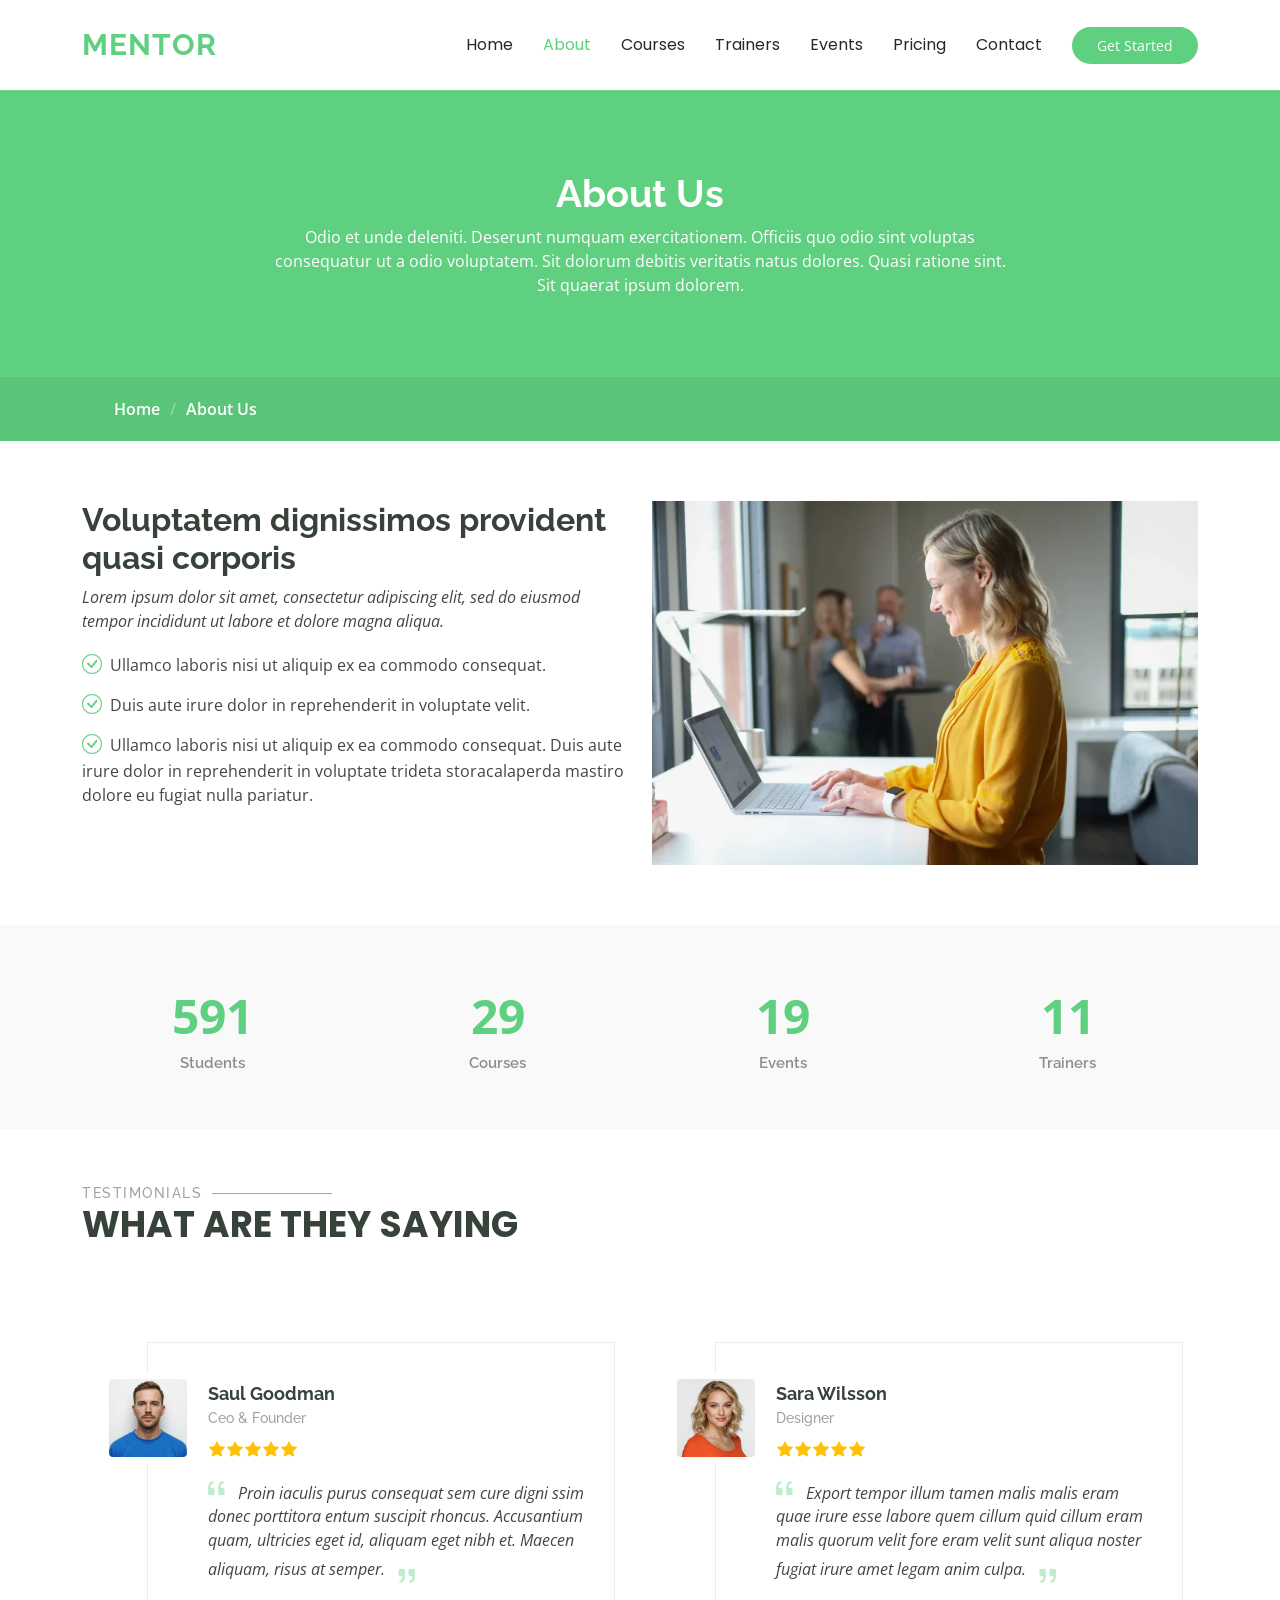
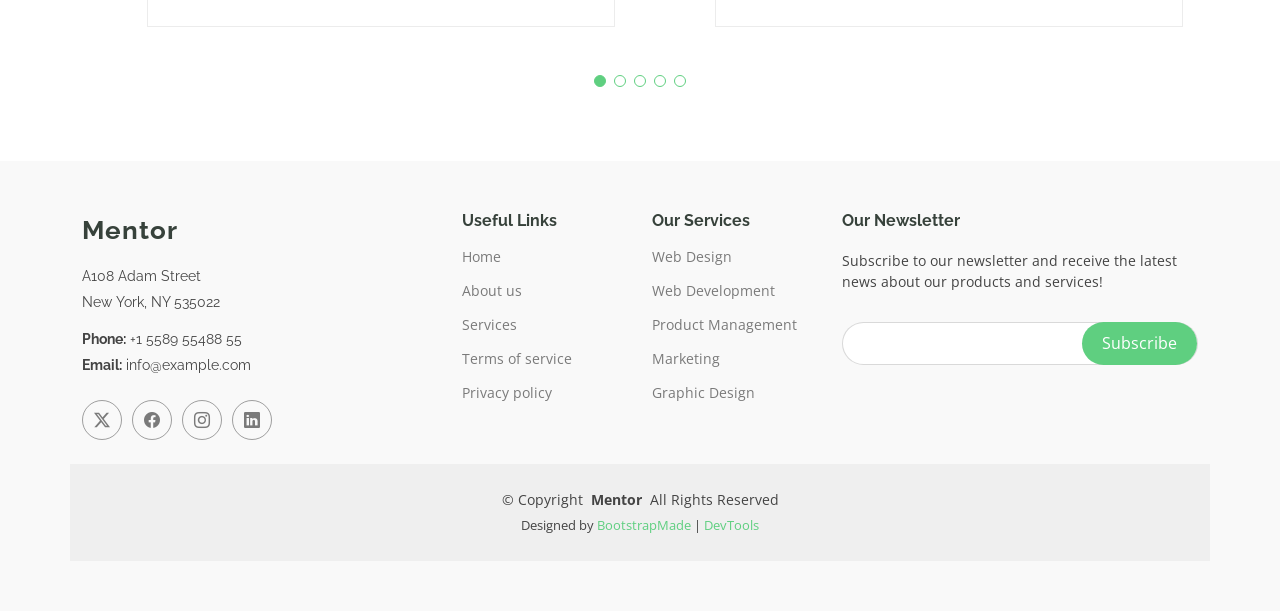
==== commit c57521d7: "addition of template" ====
--- a/about.html
+++ b/about.html
@@ -55,23 +55,6 @@
           <li><a href="trainers.html">Trainers</a></li>
           <li><a href="events.html">Events</a></li>
           <li><a href="pricing.html">Pricing</a></li>
-          <li class="dropdown"><a href="#"><span>Dropdown</span> <i class="bi bi-chevron-down toggle-dropdown"></i></a>
-            <ul>
-              <li><a href="#">Dropdown 1</a></li>
-              <li class="dropdown"><a href="#"><span>Deep Dropdown</span> <i class="bi bi-chevron-down toggle-dropdown"></i></a>
-                <ul>
-                  <li><a href="#">Deep Dropdown 1</a></li>
-                  <li><a href="#">Deep Dropdown 2</a></li>
-                  <li><a href="#">Deep Dropdown 3</a></li>
-                  <li><a href="#">Deep Dropdown 4</a></li>
-                  <li><a href="#">Deep Dropdown 5</a></li>
-                </ul>
-              </li>
-              <li><a href="#">Dropdown 2</a></li>
-              <li><a href="#">Dropdown 3</a></li>
-              <li><a href="#">Dropdown 4</a></li>
-            </ul>
-          </li>
           <li><a href="contact.html">Contact</a></li>
         </ul>
         <i class="mobile-nav-toggle d-xl-none bi bi-list"></i>
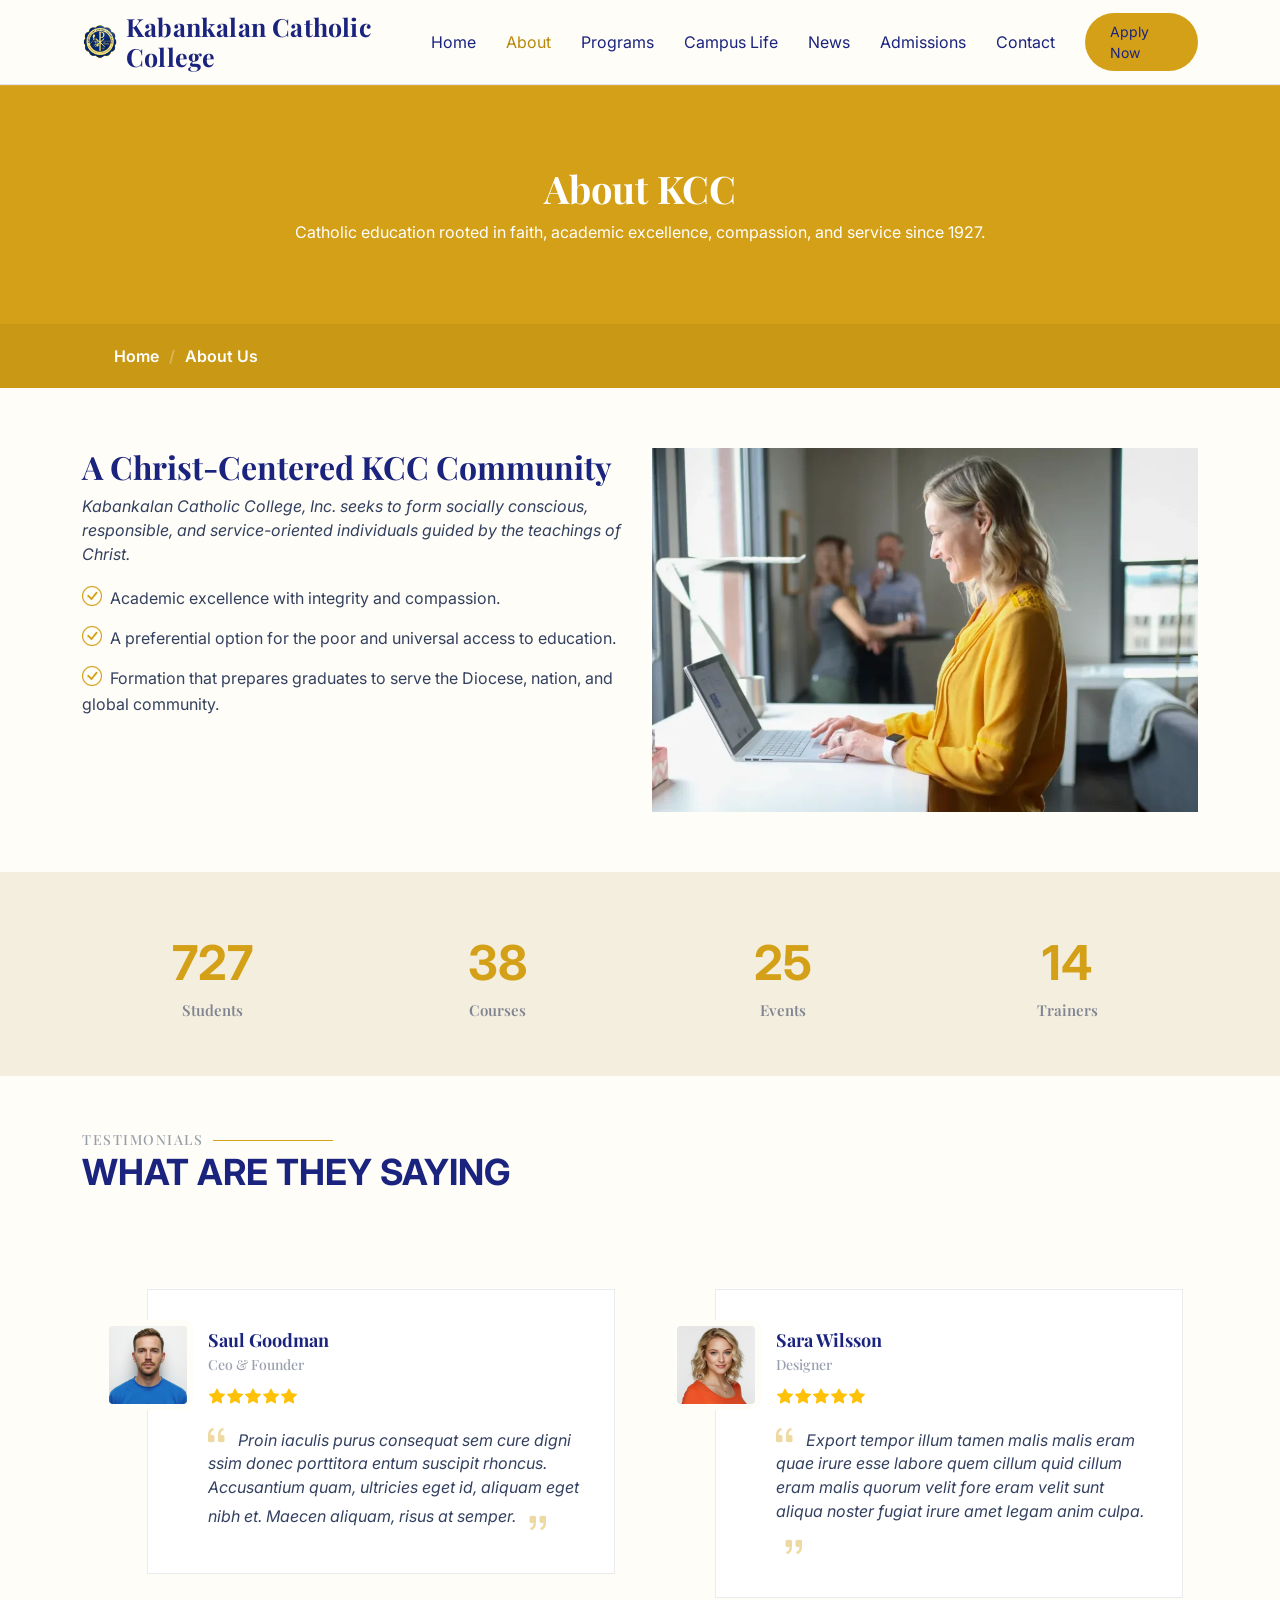
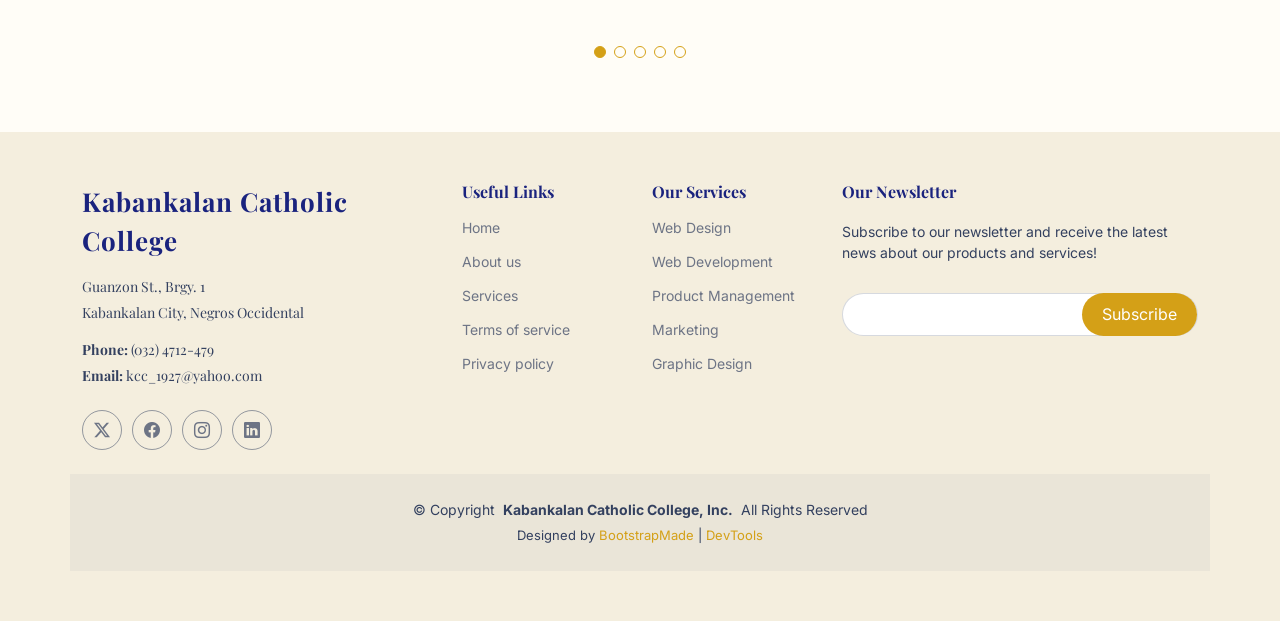
==== commit 285aa768: "Modifying of html" ====
--- a/about.html
+++ b/about.html
@@ -4,7 +4,7 @@
 <head>
   <meta charset="utf-8">
   <meta content="width=device-width, initial-scale=1.0" name="viewport">
-  <title>About - Mentor Bootstrap Template</title>
+  <title>About | Kabankalan Catholic College, Inc.</title>
   <meta name="description" content="">
   <meta name="keywords" content="">
 
@@ -42,25 +42,24 @@
     <div class="container-fluid container-xl position-relative d-flex align-items-center">
 
       <a href="index.html" class="logo d-flex align-items-center me-auto">
-        <!-- Uncomment the line below if you also wish to use an image logo -->
-        <!-- <img src="assets/img/logo.webp" alt=""> -->
-        <h1 class="sitename">Mentor</h1>
+        <img src="assets/img/kcc-logo.png" alt="Kabankalan Catholic College, Inc.">
+        <h1 class="sitename">Kabankalan Catholic College</h1>
       </a>
 
       <nav id="navmenu" class="navmenu">
         <ul>
           <li><a href="index.html">Home<br></a></li>
           <li><a href="about.html" class="active">About</a></li>
-          <li><a href="courses.html">Courses</a></li>
-          <li><a href="trainers.html">Trainers</a></li>
-          <li><a href="events.html">Events</a></li>
-          <li><a href="pricing.html">Pricing</a></li>
+          <li><a href="courses.html">Programs</a></li>
+          <li><a href="trainers.html">Campus Life</a></li>
+          <li><a href="events.html">News</a></li>
+          <li><a href="pricing.html">Admissions</a></li>
           <li><a href="contact.html">Contact</a></li>
         </ul>
         <i class="mobile-nav-toggle d-xl-none bi bi-list"></i>
       </nav>
 
-      <a class="btn-getstarted" href="courses.html">Get Started</a>
+      <a class="btn-getstarted" href="pricing.html">Apply Now</a>
 
     </div>
   </header>
@@ -73,8 +72,8 @@
         <div class="container">
           <div class="row d-flex justify-content-center text-center">
             <div class="col-lg-8">
-              <h1>About Us<br></h1>
-              <p class="mb-0">Odio et unde deleniti. Deserunt numquam exercitationem. Officiis quo odio sint voluptas consequatur ut a odio voluptatem. Sit dolorum debitis veritatis natus dolores. Quasi ratione sint. Sit quaerat ipsum dolorem.</p>
+              <h1>About KCC<br></h1>
+              <p class="mb-0">Catholic education rooted in faith, academic excellence, compassion, and service since 1927.</p>
             </div>
           </div>
         </div>
@@ -101,15 +100,14 @@
           </div>
 
           <div class="col-lg-6 order-2 order-lg-1 content" data-aos="fade-up" data-aos-delay="200">
-            <h3>Voluptatem dignissimos provident quasi corporis</h3>
+            <h3>A Christ-Centered KCC Community</h3>
             <p class="fst-italic">
-              Lorem ipsum dolor sit amet, consectetur adipiscing elit, sed do eiusmod tempor incididunt ut labore et dolore
-              magna aliqua.
+              Kabankalan Catholic College, Inc. seeks to form socially conscious, responsible, and service-oriented individuals guided by the teachings of Christ.
             </p>
             <ul>
-              <li><i class="bi bi-check-circle"></i> <span>Ullamco laboris nisi ut aliquip ex ea commodo consequat.</span></li>
-              <li><i class="bi bi-check-circle"></i> <span>Duis aute irure dolor in reprehenderit in voluptate velit.</span></li>
-              <li><i class="bi bi-check-circle"></i> <span>Ullamco laboris nisi ut aliquip ex ea commodo consequat. Duis aute irure dolor in reprehenderit in voluptate trideta storacalaperda mastiro dolore eu fugiat nulla pariatur.</span></li>
+              <li><i class="bi bi-check-circle"></i> <span>Academic excellence with integrity and compassion.</span></li>
+              <li><i class="bi bi-check-circle"></i> <span>A preferential option for the poor and universal access to education.</span></li>
+              <li><i class="bi bi-check-circle"></i> <span>Formation that prepares graduates to serve the Diocese, nation, and global community.</span></li>
             </ul>
           </div>
 
@@ -305,13 +303,13 @@
       <div class="row gy-4">
         <div class="col-lg-4 col-md-6 footer-about">
           <a href="index.html" class="logo d-flex align-items-center">
-            <span class="sitename">Mentor</span>
+            <span class="sitename">Kabankalan Catholic College</span>
           </a>
           <div class="footer-contact pt-3">
-            <p>A108 Adam Street</p>
-            <p>New York, NY 535022</p>
-            <p class="mt-3"><strong>Phone:</strong> <span>+1 5589 55488 55</span></p>
-            <p><strong>Email:</strong> <span>info@example.com</span></p>
+            <p>Guanzon St., Brgy. 1</p>
+            <p>Kabankalan City, Negros Occidental</p>
+            <p class="mt-3"><strong>Phone:</strong> <span>(032) 4712-479</span></p>
+            <p><strong>Email:</strong> <span>kcc_1927@yahoo.com</span></p>
           </div>
           <div class="social-links d-flex mt-4">
             <a href=""><i class="bi bi-twitter-x"></i></a>
@@ -358,7 +356,7 @@
     </div>
 
     <div class="container copyright text-center mt-4">
-      <p>© <span>Copyright</span> <strong class="px-1 sitename">Mentor</strong> <span>All Rights Reserved</span></p>
+      <p>© <span>Copyright</span> <strong class="px-1 sitename">Kabankalan Catholic College, Inc.</strong> <span>All Rights Reserved</span></p>
       <div class="credits">
         <!-- All the links in the footer should remain intact. -->
         <!-- You can delete the links only if you've purchased the pro version. -->
--- a/assets/css/main.css
+++ b/assets/css/main.css
@@ -1,3 +1,5 @@
+@import url("https://fonts.googleapis.com/css2?family=Inter:wght@400;500;600;700&family=Playfair+Display:wght@700&display=swap");
+
 /**
 * Template Name: Mentor
 * Template URL: https://bootstrapmade.com/mentor-free-education-bootstrap-theme/
@@ -12,25 +14,25 @@
 --------------------------------------------------------------*/
 /* Fonts */
 :root {
-  --default-font: "Open Sans",  system-ui, -apple-system, "Segoe UI", Roboto, "Helvetica Neue", Arial, "Noto Sans", "Liberation Sans", sans-serif, "Apple Color Emoji", "Segoe UI Emoji", "Segoe UI Symbol", "Noto Color Emoji";
-  --heading-font: "Raleway",  sans-serif;
-  --nav-font: "Poppins",  sans-serif;
+  --default-font: "Inter", system-ui, -apple-system, "Segoe UI", sans-serif;
+  --heading-font: "Playfair Display", Georgia, serif;
+  --nav-font: "Inter", system-ui, -apple-system, "Segoe UI", sans-serif;
 }
 
 /* Global Colors - The following color variables are used throughout the website. Updating them here will change the color scheme of the entire website */
 :root { 
-  --background-color: #ffffff; /* Background color for the entire website, including individual sections */
-  --default-color: #444444; /* Default color used for the majority of the text content across the entire website */
-  --heading-color: #37423b; /* Color for headings, subheadings and title throughout the website */
-  --accent-color: #5fcf80; /* Accent color that represents your brand on the website. It's used for buttons, links, and other elements that need to stand out */
-  --surface-color: #ffffff; /* The surface color is used as a background of boxed elements within sections, such as cards, icon boxes, or other elements that require a visual separation from the global background. */
+  --background-color: #fffdf7;
+  --default-color: #33405f;
+  --heading-color: #1a237e;
+  --accent-color: #d4a017;
+  --surface-color: #ffffff;
   --contrast-color: #ffffff; /* Contrast color for text, ensuring readability against backgrounds of accent, heading, or default colors. */
 }
 
 /* Nav Menu Colors - The following color variables are used specifically for the navigation menu. They are separate from the global colors to allow for more customization options */
 :root {
-  --nav-color: #272828;  /* The default color of the main navmenu links */
-  --nav-hover-color: #5fcf80; /* Applied to main navmenu links when they are hovered over or active */
+  --nav-color: #1a237e;
+  --nav-hover-color: #b8860b;
   --nav-mobile-background-color: #ffffff; /* Used as the background color for mobile navigation menu */
   --nav-dropdown-background-color: #ffffff; /* Used as the background color for dropdown items that appear when hovering over primary navigation items */
   --nav-dropdown-color: #272828; /* Used for navigation links of the dropdown items in the navigation menu. */
@@ -40,7 +42,7 @@
 /* Color Presets - These classes override global colors when applied to any section or element, providing reuse of the sam color scheme. */
 
 .light-background {
-  --background-color: #f9f9f9;
+  --background-color: #f4eede;
   --surface-color: #ffffff;
 }
 
@@ -224,7 +226,8 @@
 .header {
   color: var(--default-color);
   background-color: var(--background-color);
-  padding: 15px 0;
+  padding: 12px 0;
+  border-bottom: 1px solid color-mix(in srgb, var(--heading-color), transparent 88%);
   transition: all 0.5s;
   z-index: 997;
 }
@@ -240,16 +243,16 @@
 
 .header .logo h1 {
   font-weight: 700;
-  font-size: 30px;
+  font-size: 25px;
   margin: 0;
-  letter-spacing: 1px;
-  text-transform: uppercase;
-  color: var(--accent-color);
+  letter-spacing: 0.2px;
+  text-transform: none;
+  color: var(--heading-color);
 }
 
 .header .btn-getstarted,
 .header .btn-getstarted:focus {
-  color: var(--contrast-color);
+  color: var(--heading-color);
   background: var(--accent-color);
   font-size: 14px;
   padding: 8px 25px;
@@ -894,7 +897,7 @@
 
 .hero:before {
   content: "";
-  background: color-mix(in srgb, var(--background-color), transparent 60%);
+  background: linear-gradient(90deg, rgba(10, 17, 48, 0.88) 0%, rgba(26, 35,126, 0.62) 55%, rgba(26, 35,126, 0.18) 100%);
   position: absolute;
   inset: 0;
   z-index: 2;
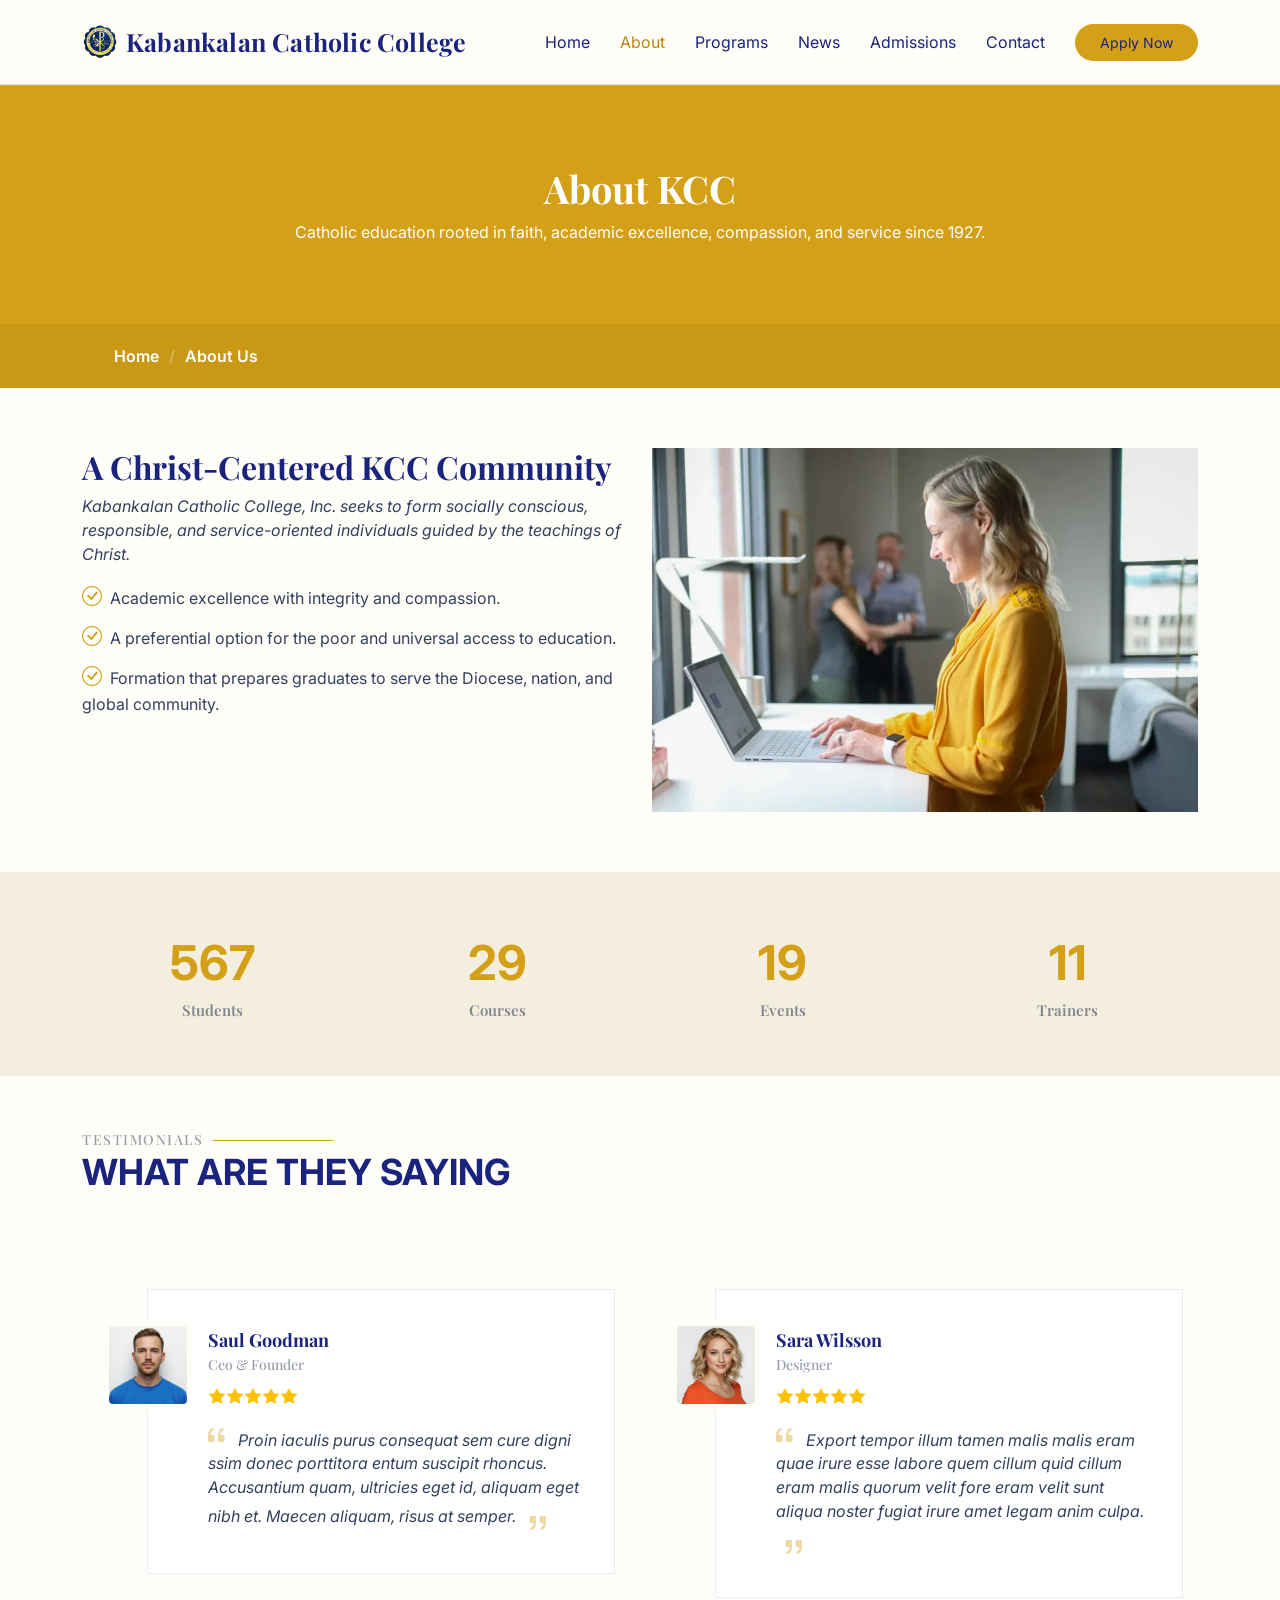
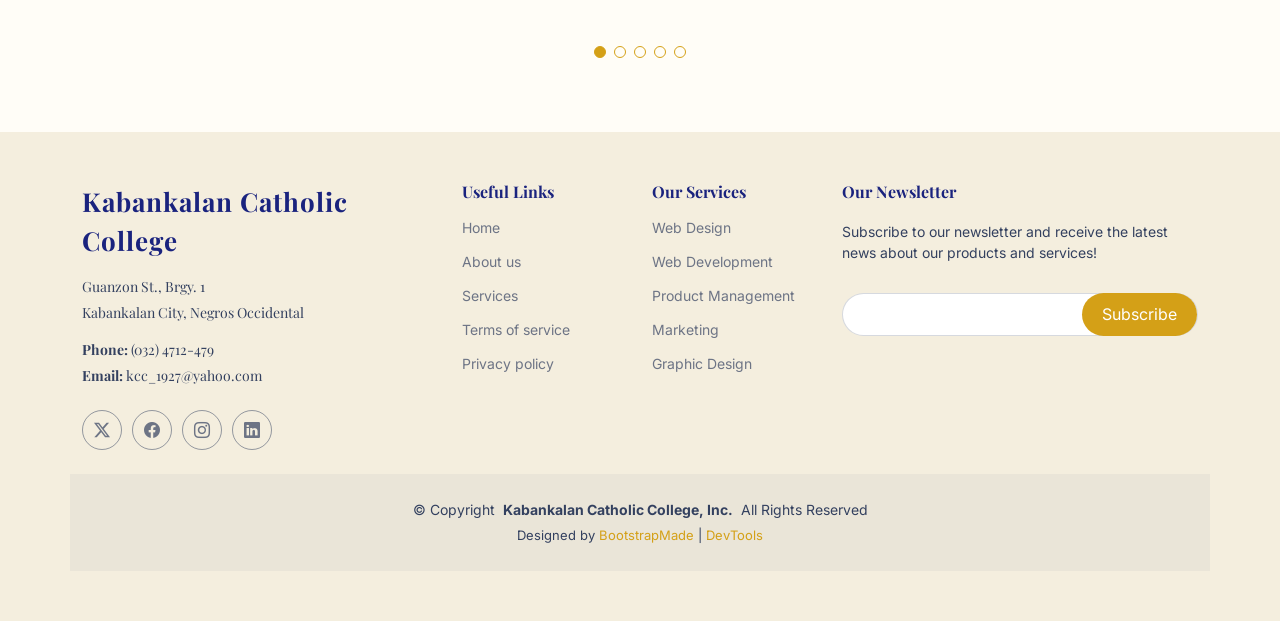
==== commit 84c82fda: "removing campus life" ====
--- a/about.html
+++ b/about.html
@@ -51,7 +51,6 @@
           <li><a href="index.html">Home<br></a></li>
           <li><a href="about.html" class="active">About</a></li>
           <li><a href="courses.html">Programs</a></li>
-          <li><a href="trainers.html">Campus Life</a></li>
           <li><a href="events.html">News</a></li>
           <li><a href="pricing.html">Admissions</a></li>
           <li><a href="contact.html">Contact</a></li>
--- a/assets/css/main.css
+++ b/assets/css/main.css
@@ -1095,6 +1095,15 @@
   transition: 0.3s;
 }
 
+.why-us .icon-box .pillar-number {
+  color: var(--heading-color);
+  font-family: var(--heading-font);
+  font-size: 14px;
+  font-weight: 700;
+  letter-spacing: 1px;
+  margin: -18px 0 12px;
+}
+
 .why-us .icon-box h4 {
   font-size: 20px;
   font-weight: 700;
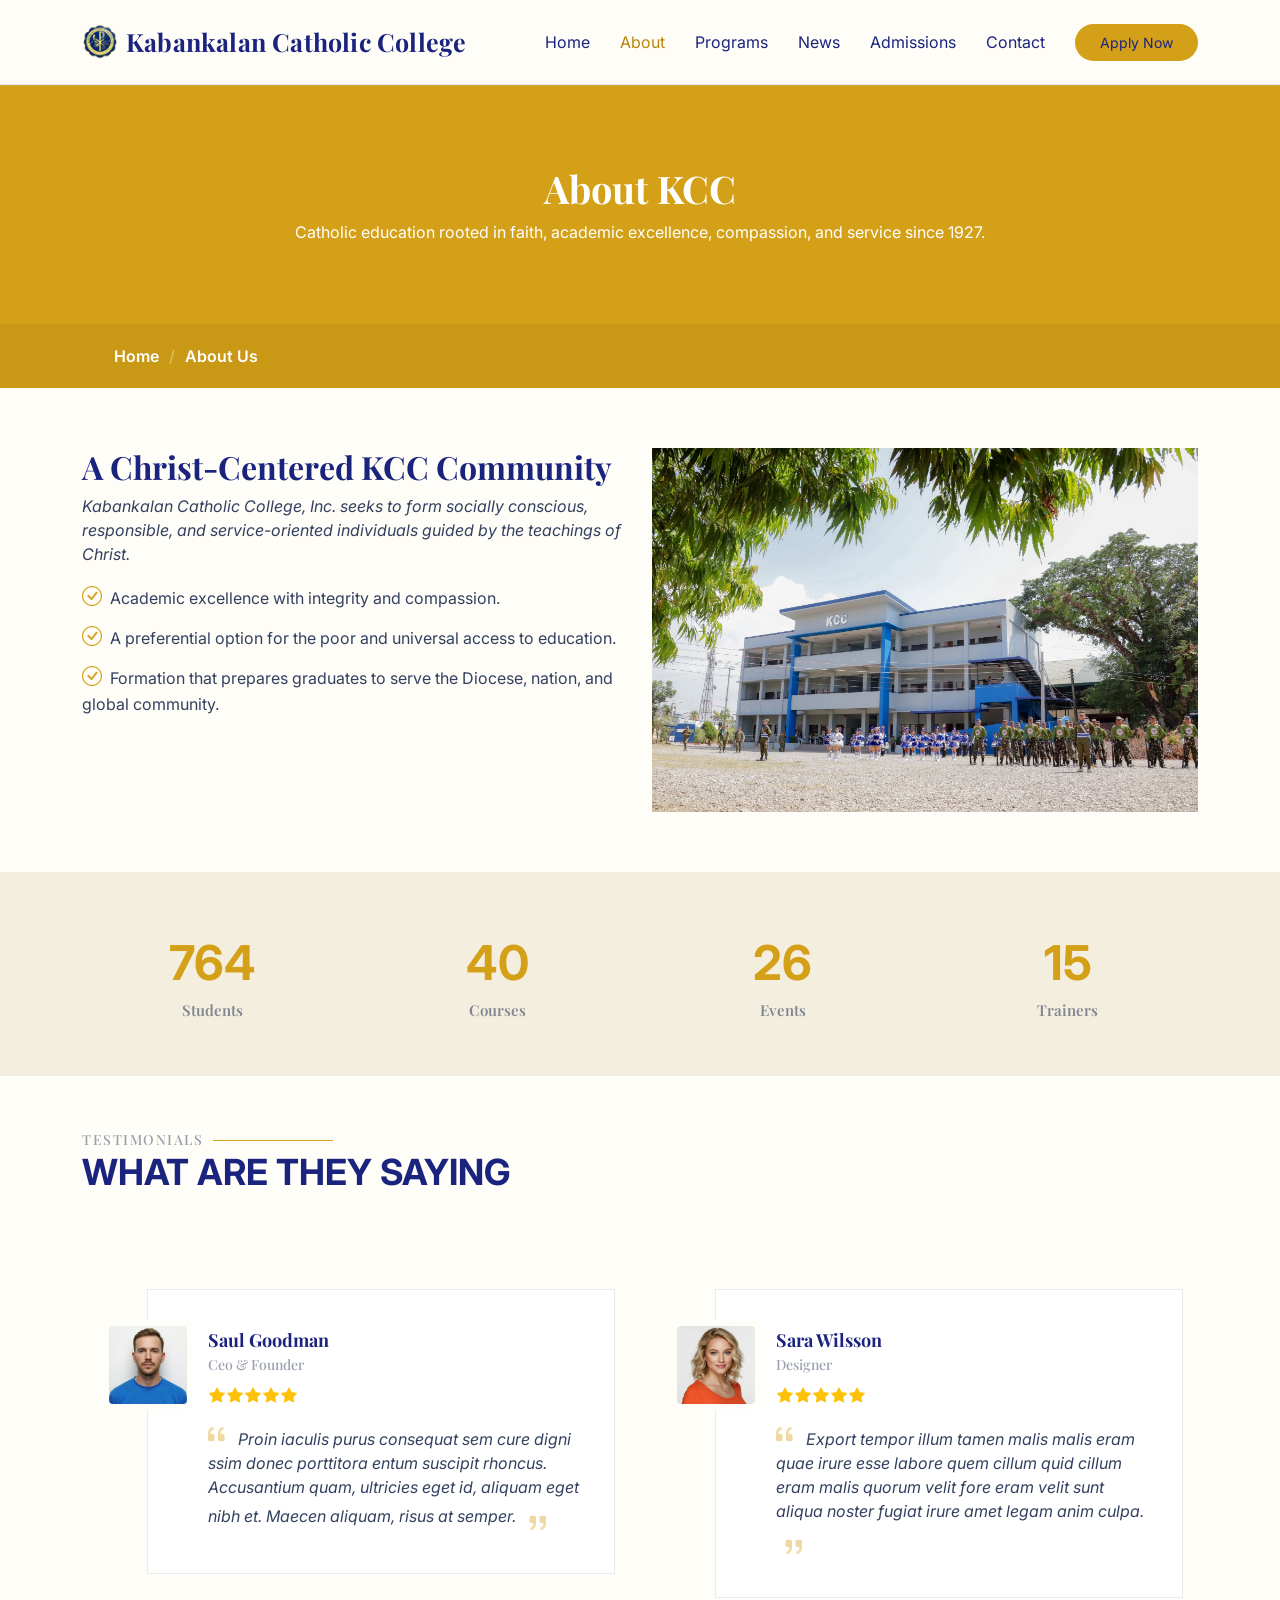
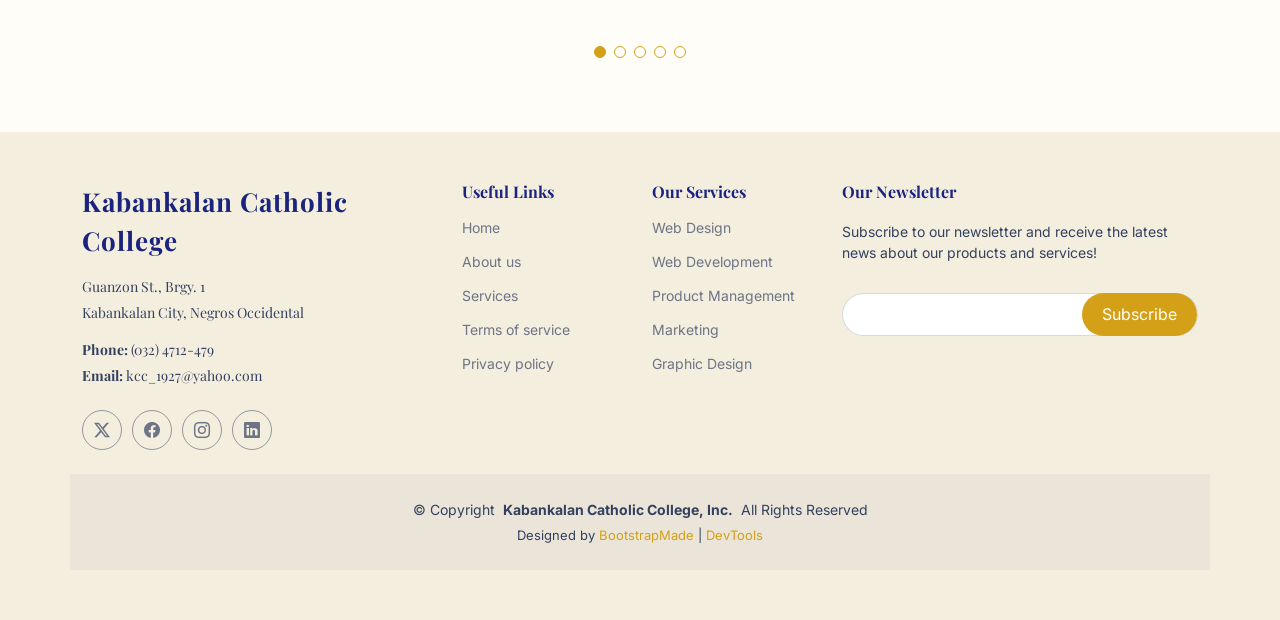
==== commit fd5fe15e: "adding assets" ====
--- a/about.html
+++ b/about.html
@@ -95,7 +95,7 @@
         <div class="row gy-4">
 
           <div class="col-lg-6 order-1 order-lg-2" data-aos="fade-up" data-aos-delay="100">
-            <img src="assets/img/about/about-1.webp" class="img-fluid" alt="">
+            <img src="assets/img/hero-bg.jpg" class="img-fluid" alt="KCC students and community activity">
           </div>
 
           <div class="col-lg-6 order-2 order-lg-1 content" data-aos="fade-up" data-aos-delay="200">
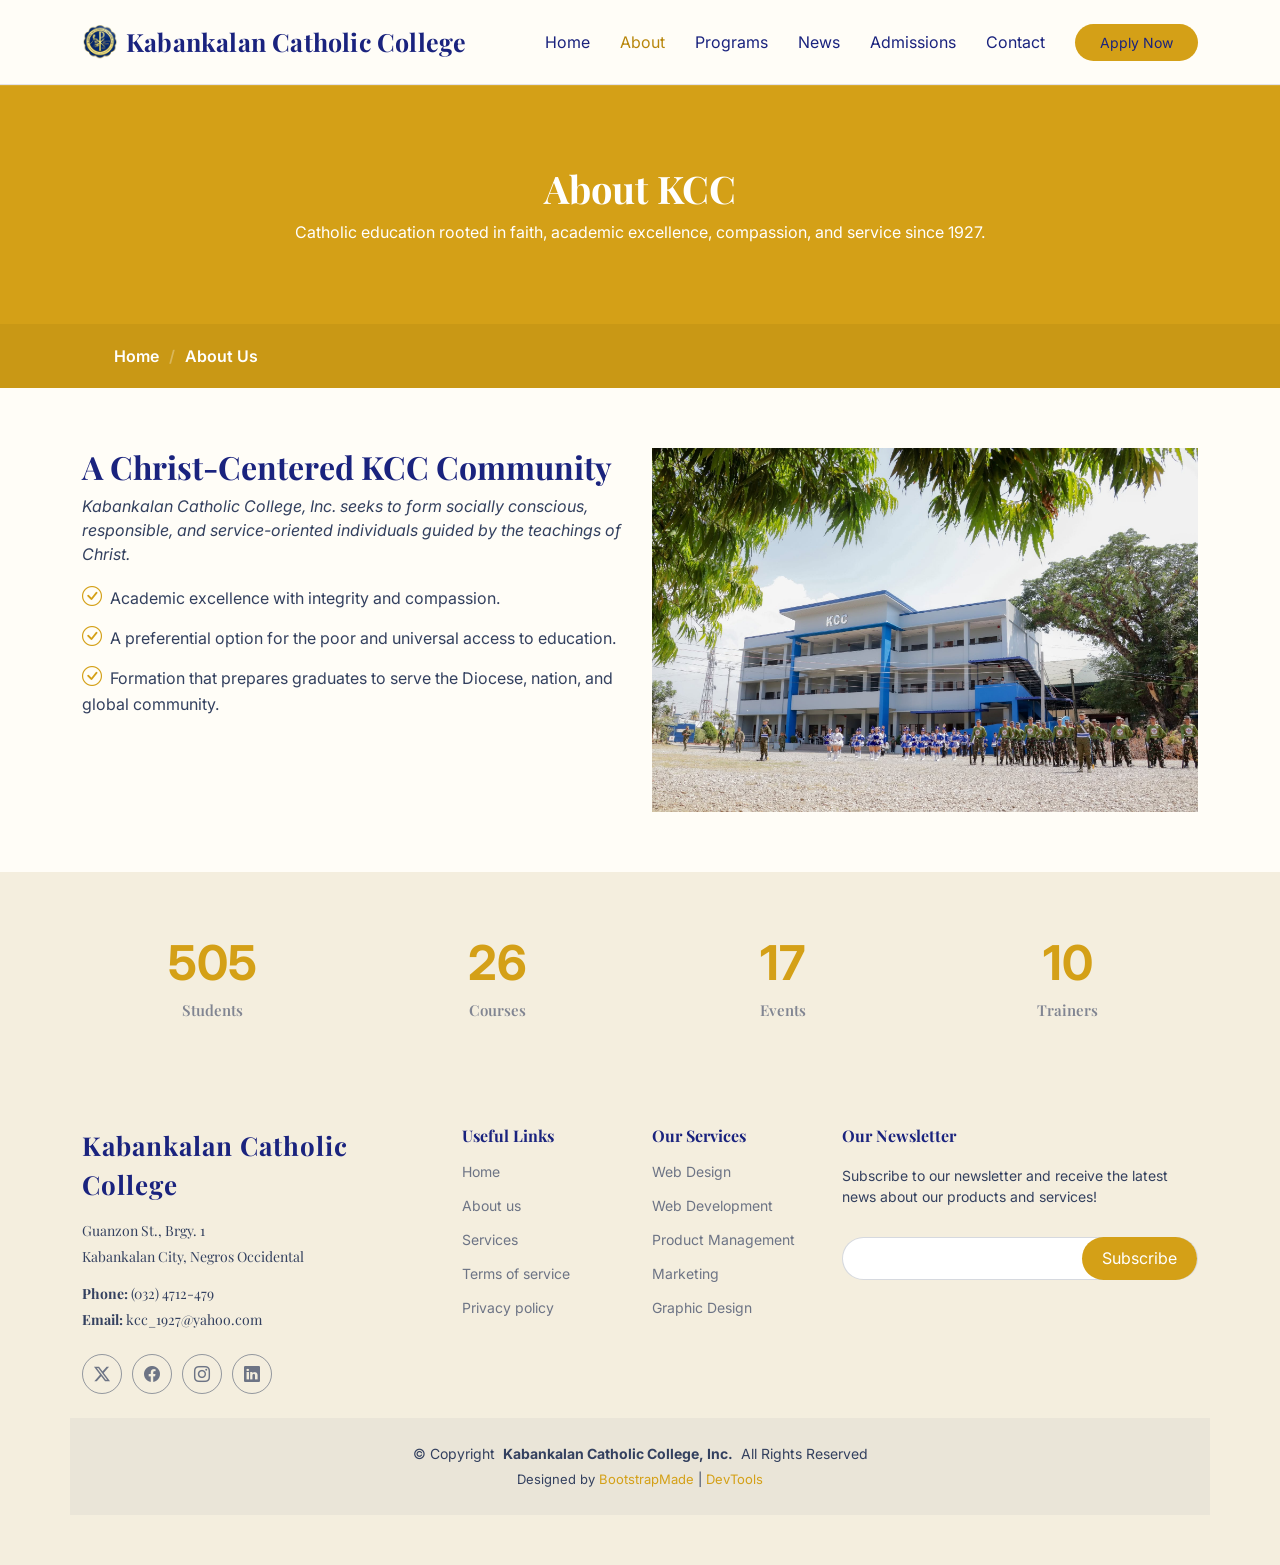
==== commit 77aadf3f: "Adding programs" ====
--- a/about.html
+++ b/about.html
@@ -157,143 +157,6 @@
 
     </section><!-- /Counts Section -->
 
-    <!-- Testimonials Section -->
-    <section id="testimonials" class="testimonials section">
-
-      <!-- Section Title -->
-      <div class="container section-title" data-aos="fade-up">
-        <h2>Testimonials</h2>
-        <p>What are they saying</p>
-      </div><!-- End Section Title -->
-
-      <div class="container" data-aos="fade-up" data-aos-delay="100">
-
-        <div class="swiper init-swiper">
-          <script type="application/json" class="swiper-config">
-            {
-              "loop": true,
-              "speed": 600,
-              "autoplay": {
-                "delay": 5000
-              },
-              "slidesPerView": "auto",
-              "pagination": {
-                "el": ".swiper-pagination",
-                "type": "bullets",
-                "clickable": true
-              },
-              "breakpoints": {
-                "320": {
-                  "slidesPerView": 1,
-                  "spaceBetween": 40
-                },
-                "1200": {
-                  "slidesPerView": 2,
-                  "spaceBetween": 20
-                }
-              }
-            }
-          </script>
-          <div class="swiper-wrapper">
-
-            <div class="swiper-slide">
-              <div class="testimonial-wrap">
-                <div class="testimonial-item">
-                  <img src="assets/img/person/person-m-9.webp" class="testimonial-img" alt="">
-                  <h3>Saul Goodman</h3>
-                  <h4>Ceo &amp; Founder</h4>
-                  <div class="stars">
-                    <i class="bi bi-star-fill"></i><i class="bi bi-star-fill"></i><i class="bi bi-star-fill"></i><i class="bi bi-star-fill"></i><i class="bi bi-star-fill"></i>
-                  </div>
-                  <p>
-                    <i class="bi bi-quote quote-icon-left"></i>
-                    <span>Proin iaculis purus consequat sem cure digni ssim donec porttitora entum suscipit rhoncus. Accusantium quam, ultricies eget id, aliquam eget nibh et. Maecen aliquam, risus at semper.</span>
-                    <i class="bi bi-quote quote-icon-right"></i>
-                  </p>
-                </div>
-              </div>
-            </div><!-- End testimonial item -->
-
-            <div class="swiper-slide">
-              <div class="testimonial-wrap">
-                <div class="testimonial-item">
-                  <img src="assets/img/person/person-f-5.webp" class="testimonial-img" alt="">
-                  <h3>Sara Wilsson</h3>
-                  <h4>Designer</h4>
-                  <div class="stars">
-                    <i class="bi bi-star-fill"></i><i class="bi bi-star-fill"></i><i class="bi bi-star-fill"></i><i class="bi bi-star-fill"></i><i class="bi bi-star-fill"></i>
-                  </div>
-                  <p>
-                    <i class="bi bi-quote quote-icon-left"></i>
-                    <span>Export tempor illum tamen malis malis eram quae irure esse labore quem cillum quid cillum eram malis quorum velit fore eram velit sunt aliqua noster fugiat irure amet legam anim culpa.</span>
-                    <i class="bi bi-quote quote-icon-right"></i>
-                  </p>
-                </div>
-              </div>
-            </div><!-- End testimonial item -->
-
-            <div class="swiper-slide">
-              <div class="testimonial-wrap">
-                <div class="testimonial-item">
-                  <img src="assets/img/person/person-f-12.webp" class="testimonial-img" alt="">
-                  <h3>Jena Karlis</h3>
-                  <h4>Store Owner</h4>
-                  <div class="stars">
-                    <i class="bi bi-star-fill"></i><i class="bi bi-star-fill"></i><i class="bi bi-star-fill"></i><i class="bi bi-star-fill"></i><i class="bi bi-star-fill"></i>
-                  </div>
-                  <p>
-                    <i class="bi bi-quote quote-icon-left"></i>
-                    <span>Enim nisi quem export duis labore cillum quae magna enim sint quorum nulla quem veniam duis minim tempor labore quem eram duis noster aute amet eram fore quis sint minim.</span>
-                    <i class="bi bi-quote quote-icon-right"></i>
-                  </p>
-                </div>
-              </div>
-            </div><!-- End testimonial item -->
-
-            <div class="swiper-slide">
-              <div class="testimonial-wrap">
-                <div class="testimonial-item">
-                  <img src="assets/img/person/person-m-12.webp" class="testimonial-img" alt="">
-                  <h3>Matt Brandon</h3>
-                  <h4>Freelancer</h4>
-                  <div class="stars">
-                    <i class="bi bi-star-fill"></i><i class="bi bi-star-fill"></i><i class="bi bi-star-fill"></i><i class="bi bi-star-fill"></i><i class="bi bi-star-fill"></i>
-                  </div>
-                  <p>
-                    <i class="bi bi-quote quote-icon-left"></i>
-                    <span>Fugiat enim eram quae cillum dolore dolor amet nulla culpa multos export minim fugiat minim velit minim dolor enim duis veniam ipsum anim magna sunt elit fore quem dolore labore illum veniam.</span>
-                    <i class="bi bi-quote quote-icon-right"></i>
-                  </p>
-                </div>
-              </div>
-            </div><!-- End testimonial item -->
-
-            <div class="swiper-slide">
-              <div class="testimonial-wrap">
-                <div class="testimonial-item">
-                  <img src="assets/img/person/person-m-13.webp" class="testimonial-img" alt="">
-                  <h3>John Larson</h3>
-                  <h4>Entrepreneur</h4>
-                  <div class="stars">
-                    <i class="bi bi-star-fill"></i><i class="bi bi-star-fill"></i><i class="bi bi-star-fill"></i><i class="bi bi-star-fill"></i><i class="bi bi-star-fill"></i>
-                  </div>
-                  <p>
-                    <i class="bi bi-quote quote-icon-left"></i>
-                    <span>Quis quorum aliqua sint quem legam fore sunt eram irure aliqua veniam tempor noster veniam enim culpa labore duis sunt culpa nulla illum cillum fugiat legam esse veniam culpa fore nisi cillum quid.</span>
-                    <i class="bi bi-quote quote-icon-right"></i>
-                  </p>
-                </div>
-              </div>
-            </div><!-- End testimonial item -->
-
-          </div>
-          <div class="swiper-pagination"></div>
-        </div>
-
-      </div>
-
-    </section><!-- /Testimonials Section -->
-
   </main>
 
   <footer id="footer" class="footer position-relative light-background">
